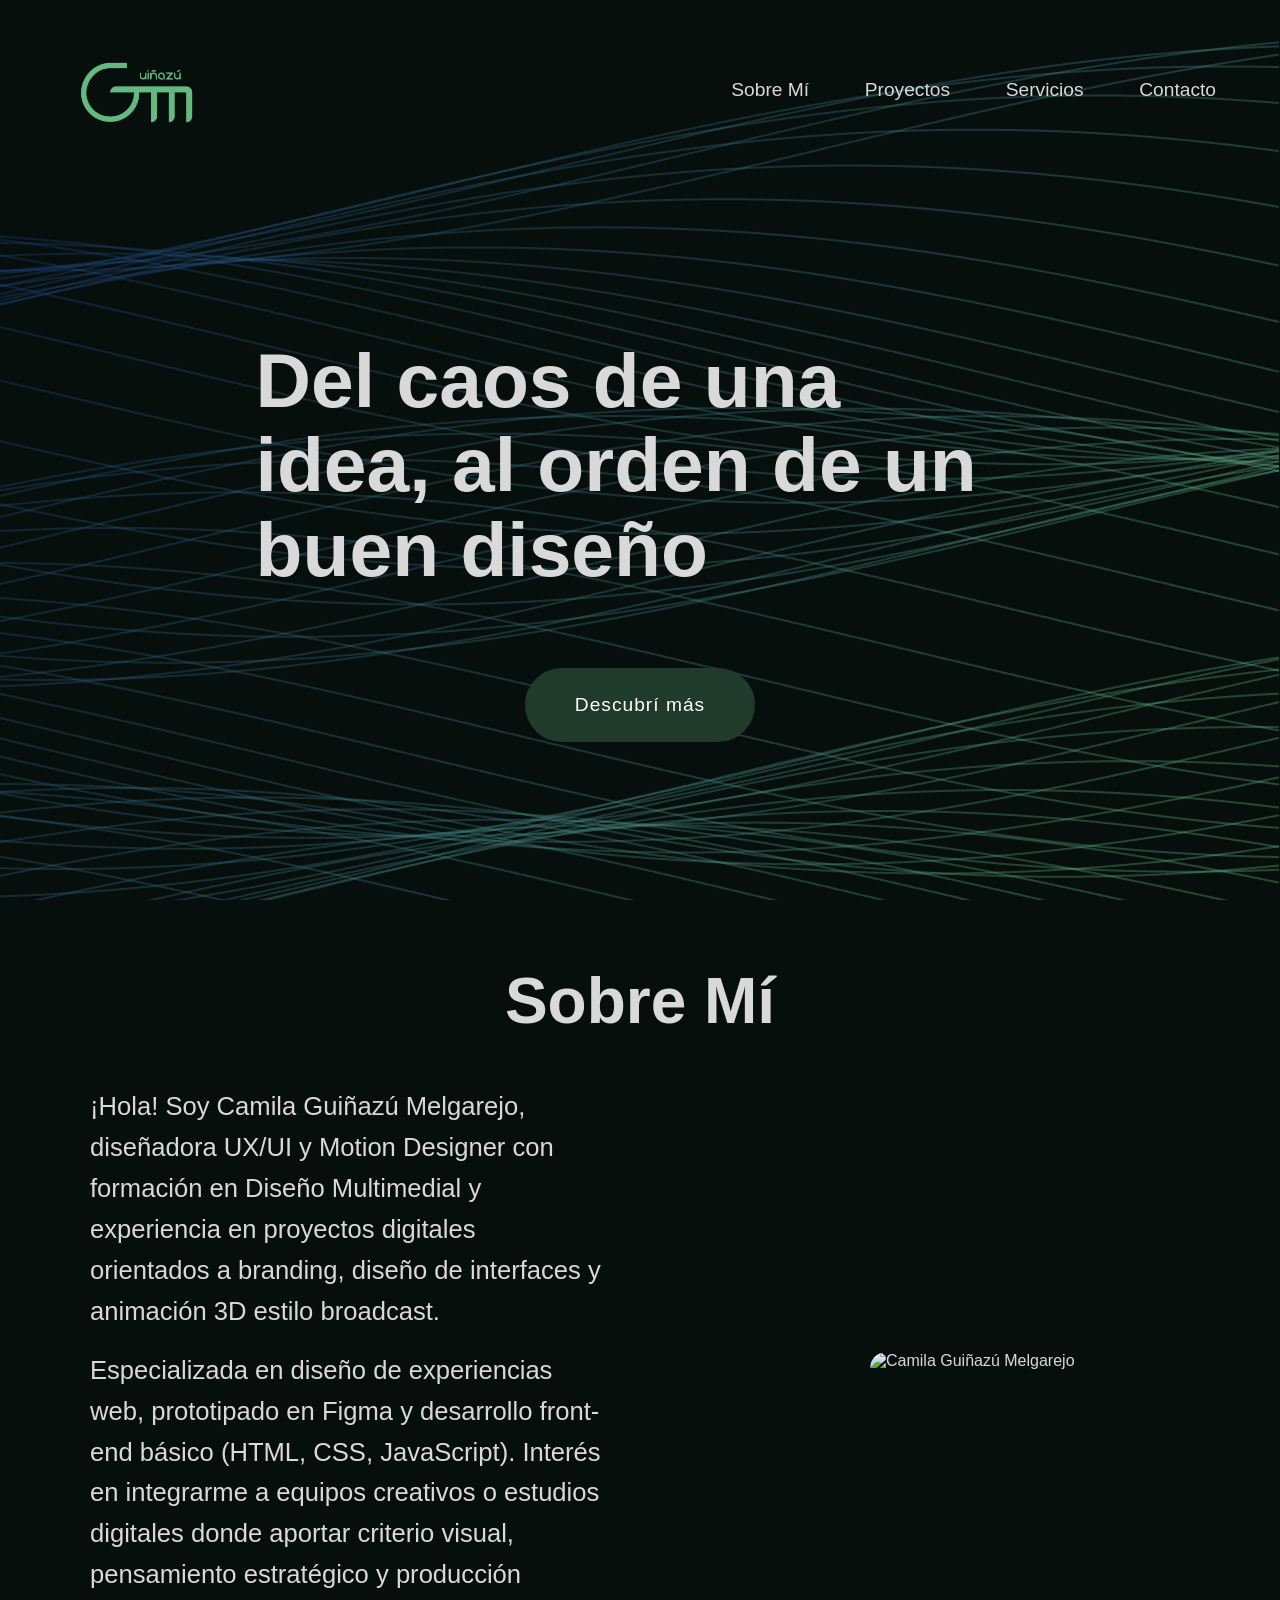
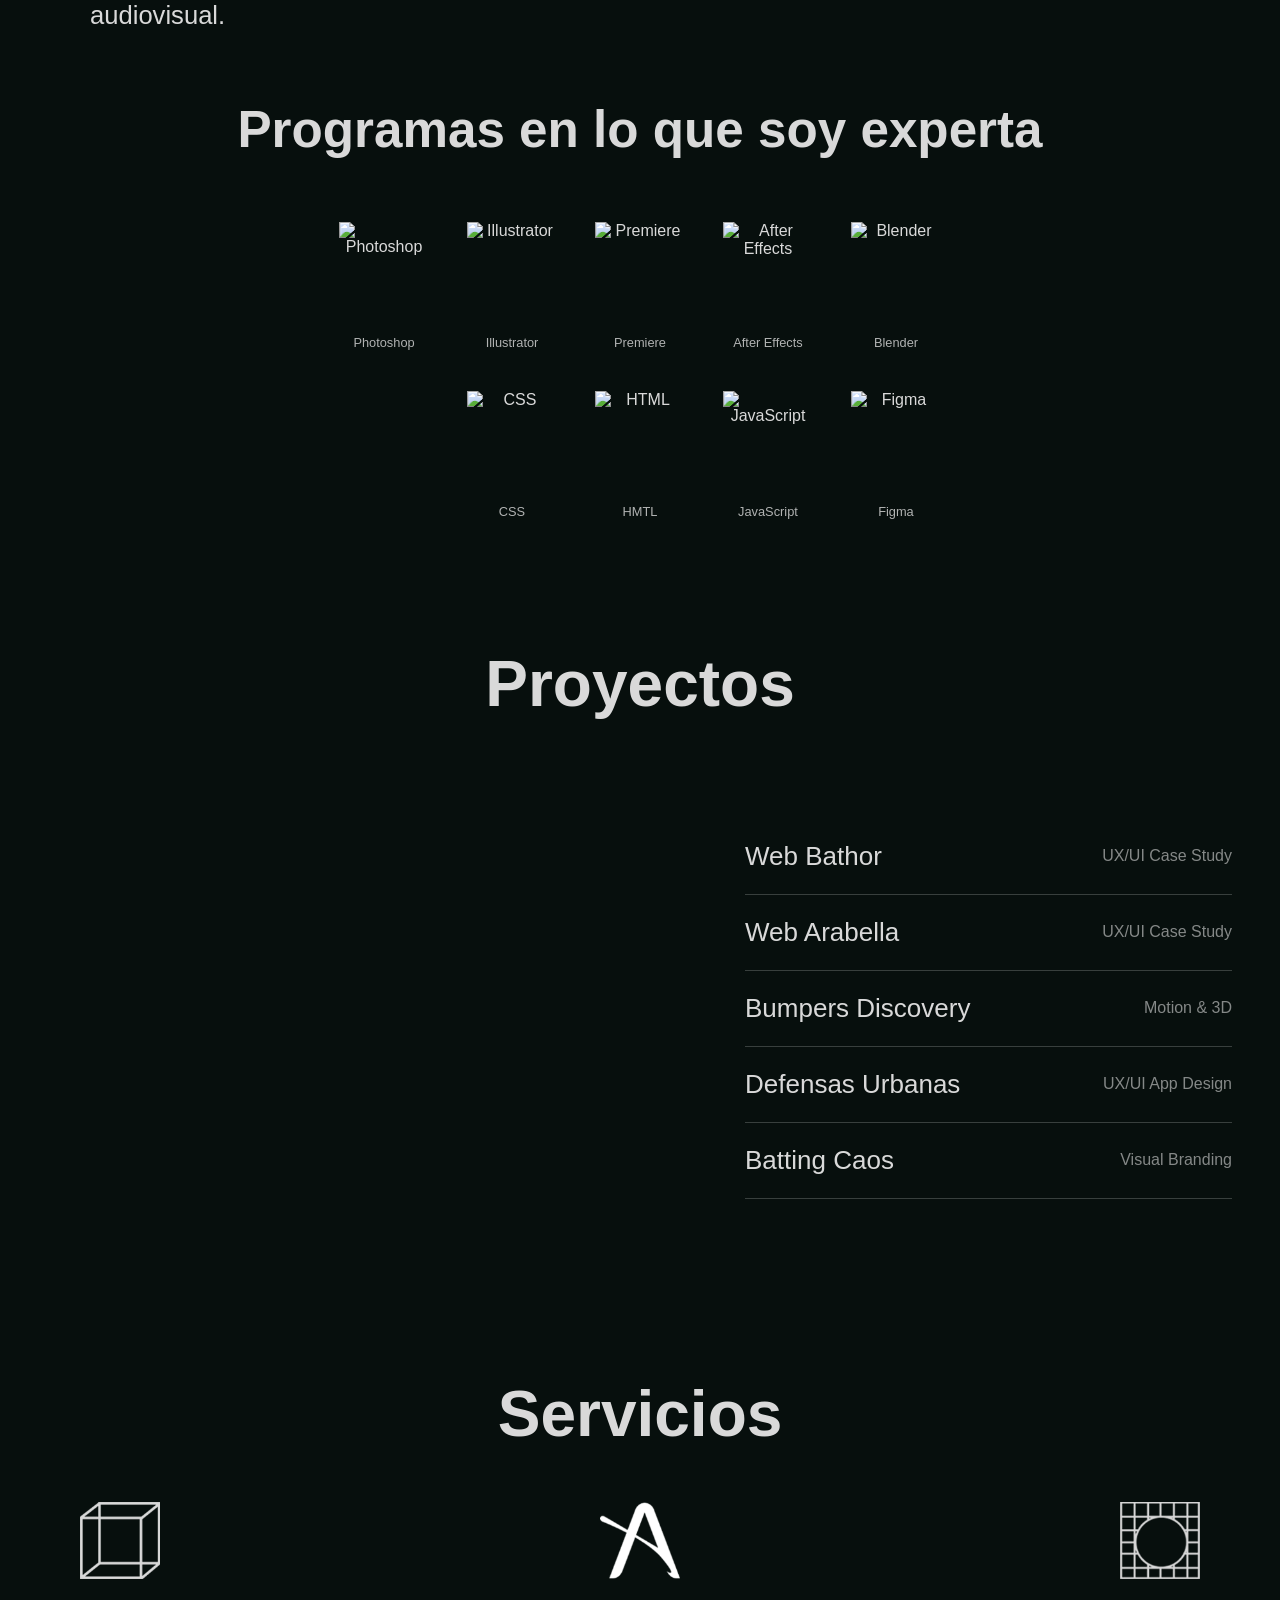
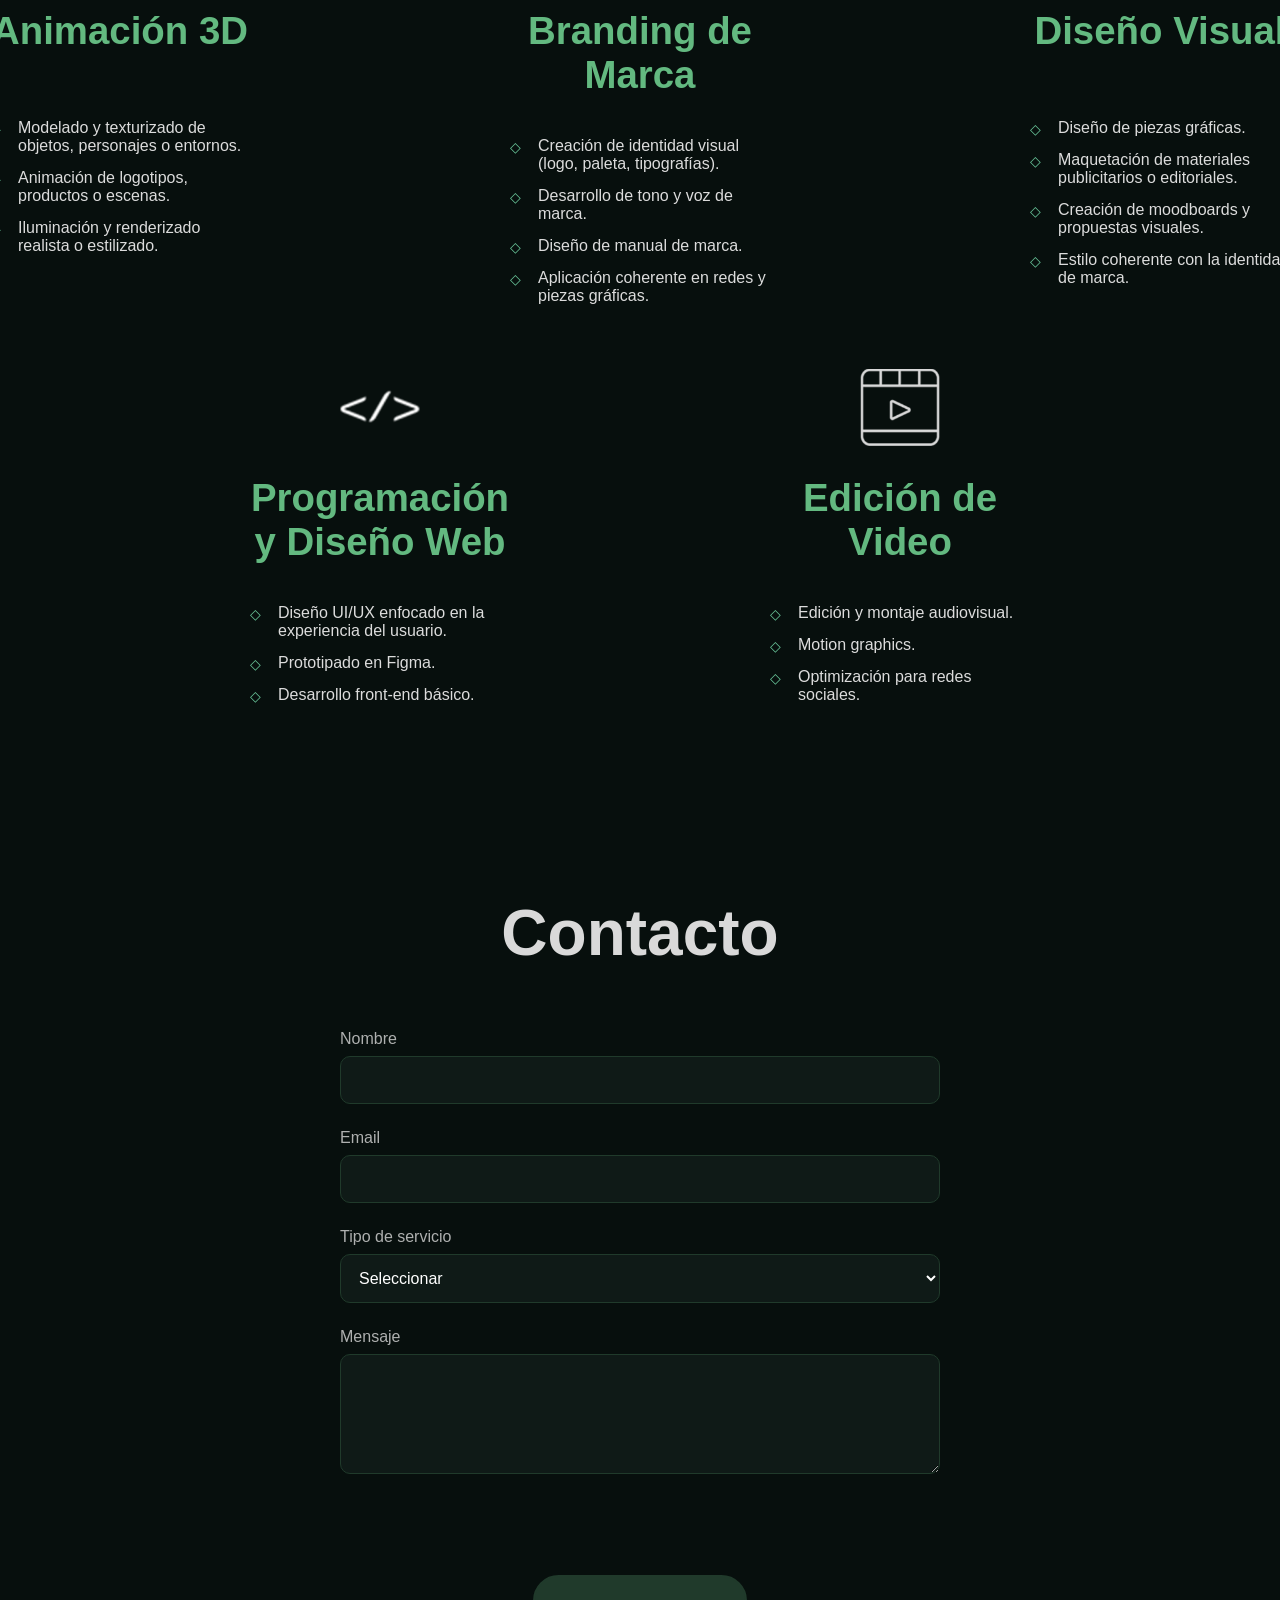
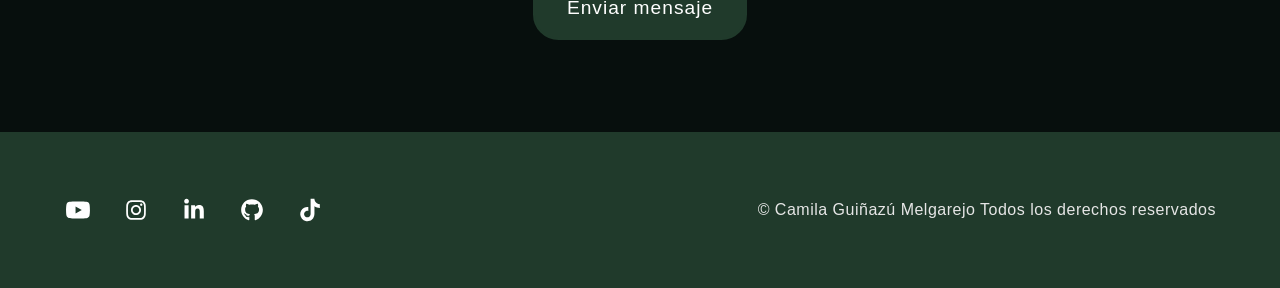
==== index.html @ 9e73007d "Update index.html" ====
<!DOCTYPE html>
<html lang="es">

<head>
  <meta charset="UTF-8">
  <meta name="viewport" content="width=device-width, initial-scale=1.0">

  <title>Camila Guiñazú | UX/UI Designer & Digital Creative</title>

  <meta name="description" content="Portfolio de Camila Guiñazu, UX/UI designer especializada en experiencias digitales, diseño web y proyectos interactivos.">

  <link rel="stylesheet" href="styles.css">
</head>

<body>

  <canvas id="bg"></canvas>

  <!-- Header -->

  <header class="navbar">

    <div class="logo">
      <img src="Isologo.png" alt="Logo">
    </div>

    <nav class="nav-links">
      <a href="#sobre">Sobre Mí</a>
      <a href="#proyectos">Proyectos</a>
      <a href="#servicios">Servicios</a>
      <a href="#contacto">Contacto</a>
    </nav>

    <div class="menu-toggle">
      <span></span>
      <span></span>
      <span></span>
    </div>

  </header>

  <!-- Hero -->

  <section class="hero">
    <h1 class="hero-text">
      Del caos de una idea,
      al orden de un buen
      diseño
    </h1>

    <a href="#proyectos" class="btn-outline">Descubrí más</a>
  </section>


  <!-- Sobre mí -->

  <section id="sobre" class="section">
    <h2>Sobre Mí</h2>

    <div class="sobre-contenido">

      <div class="texto-inicio">
        <p>¡Hola! Soy Camila Guiñazú Melgarejo, diseñadora UX/UI y Motion Designer con formación en Diseño Multimedial y
          experiencia en proyectos digitales orientados a branding, diseño de interfaces y animación 3D estilo
          broadcast.
        </p>
        <br>
        <p>
          Especializada en diseño de experiencias web, prototipado en Figma y desarrollo front-end básico (HTML, CSS,
          JavaScript). Interés en integrarme a equipos creativos o estudios digitales donde aportar criterio visual,
          pensamiento estratégico y producción audiovisual.
        </p>

      </div>

      <div class="foto-inicio">
        <img src="Fotos\Yo.png" alt="Camila Guiñazú Melgarejo">
      </div>

    </div>


    <!-- Experta -->

    <h3>Programas en lo que soy experta</h3>

    <div class="titulo-programas">

      <div class="logo-item">
        <img src="Fotos\Photoshop.png" alt="Photoshop">
        <p>Photoshop</p>
      </div>

      <div class="logo-item">
        <img src="Fotos\Illustrator.png" alt="Illustrator">
        <p>Illustrator</p>
      </div>

      <div class="logo-item">
        <img src="Fotos\Premiere.png" alt="Premiere">
        <p>Premiere</p>
      </div>

      <div class="logo-item">
        <img src="Fotos\After Effects.png" alt="After Effects">
        <p>After Effects</p>
      </div>

      <div class="logo-item">
        <img src="Fotos\Blender.png" alt="Blender">
        <p>Blender</p>
      </div>

      <div class="logo-item">
        <img src="Fotos\CSS.png" alt="CSS">
        <p>CSS</p>
      </div>

      <div class="logo-item">
        <img src="Fotos\HTML.png" alt="HTML">
        <p>HMTL</p>
      </div>

      <div class="logo-item">
        <img src="Fotos\JavaScript.png" alt="JavaScript">
        <p>JavaScript</p>
      </div>

      <div class="logo-item">
        <img src="Fotos\Figma.png" alt="Figma">
        <p>Figma</p>
      </div>

    </div>

  </section>

  <!-- Proyectos -->

  <section id="proyectos" class="proyectos">

    <h2>Proyectos</h2>

    <div class="proyectos-container">

      <div class="preview">
        <img id="preview-img" src="Web-Bathor.png">
      </div>

      <div class="lista-proyectos">

        <a href="web-bathor.html" class="item" data-img="Web-Bathor.png">
          <span class="nombre">Web Bathor</span>
          <span class="tipo">UX/UI Case Study</span>
        </a>

        <a href="web-arabella.html" class="item" data-img="Web-Arabella.png">
          <span class="nombre">Web Arabella</span>
          <span class="tipo">UX/UI Case Study</span>
        </a>

        <a href="motion-discovery.html" class="item" data-img="Motion-Discovery.png">
          <span class="nombre">Bumpers Discovery</span>
          <span class="tipo">Motion & 3D</span>
        </a>

        <a href="defensas-urbanas.html" class="item" data-img="Defensas-Urbanas.png">
          <span class="nombre">Defensas Urbanas</span>
          <span class="tipo">UX/UI App Design</span>
        </a>

        <a href="batting-caos.html" class="item" data-img="Batting-Caos.png">
          <span class="nombre">Batting Caos</span>
          <span class="tipo">Visual Branding</span>
        </a>

      </div>

    </div>

  </section>


  <!-- Servicios -->

  <section id="servicios" class="section">
    <h2>Servicios</h2>


    <section class="servicios">

      <div class="servicio">
        <img src="Animación.png" alt="Animación 3D">
        <h4>Animación 3D</h4>

        <ul>
          <li>Modelado y texturizado de objetos, personajes o entornos.</li>
          <li>Animación de logotipos, productos o escenas.</li>
          <li>Iluminación y renderizado realista o estilizado.</li>
        </ul>
      </div>

      <div class="servicio">
        <img src="Branding.png" alt="Branding">
        <h4>Branding de Marca</h4>

        <ul>
          <li>Creación de identidad visual (logo, paleta, tipografías).</li>
          <li>Desarrollo de tono y voz de marca.</li>
          <li>Diseño de manual de marca.</li>
          <li>Aplicación coherente en redes y piezas gráficas.</li>
        </ul>
      </div>

      <div class="servicio">
        <img src="Diseño.png" alt="Diseño Visual">
        <h4>Diseño Visual</h4>

        <ul>
          <li>Diseño de piezas gráficas.</li>
          <li>Maquetación de materiales publicitarios o editoriales.</li>
          <li>Creación de moodboards y propuestas visuales.</li>
          <li>Estilo coherente con la identidad de marca.</li>
        </ul>
      </div>

      <div class="servicio">
        <img src="Programación.png" alt="Programación">
        <h4>Programación y Diseño Web</h4>
        <ul>
          <li>Diseño UI/UX enfocado en la experiencia del usuario.</li>
          <li>Prototipado en Figma.</li>
          <li>Desarrollo front-end básico.</li>
        </ul>
      </div>

      <div class="servicio">
        <img src="Video.png" alt="Edición de Video">
        <h4>Edición de Video</h4>
        <ul>
          <li>Edición y montaje audiovisual.</li>
          <li>Motion graphics.</li>
          <li>Optimización para redes sociales.</li>
        </ul>
      </div>

    </section>

  </section>

  <!-- Contacto -->

  <section id="contacto" class="section">

    <h2>Contacto</h2>

    <form class="form-contacto" action="https://formsubmit.co/guinazu.multimedia@gmail.com" method="POST">

      <!-- configuración FormSubmit -->
      <input type="hidden" name="_subject" value="Nuevo mensaje desde tu portfolio">
      <input type="hidden" name="_captcha" value="false">
      <input type="hidden" name="_next" value="http://127.0.0.1:5500/#contacto">

      <!-- anti spam -->
      <input type="text" name="_honey" style="display:none">

      <div class="campo">
        <label for="nombre">Nombre</label>
        <input type="text" id="nombre" name="nombre" required>
      </div>

      <div class="campo">
        <label for="email">Email</label>
        <input type="email" id="email" name="email" required>
      </div>

      <div class="campo">
        <label for="servicio">Tipo de servicio</label>
        <select id="servicio" name="servicio">
          <option value="">Seleccionar</option>
          <option value="animacion">Animación 3D</option>
          <option value="branding">Branding</option>
          <option value="programacion">Programación Web</option>
          <option value="video">Edición de video</option>
          <option value="otro">Otro</option>
        </select>
      </div>

      <div class="campo">
        <label for="mensaje">Mensaje</label>
        <textarea id="mensaje" name="mensaje" rows="5" required></textarea>
      </div>

      <button type="submit" class="btn-outline">Enviar mensaje</button>

    </form>

    <div id="mensaje-exito" class="mensaje-exito">
      Gracias por tu mensaje.
      En breve me pondré en contacto contigo.
    </div>

  </section>


  <!-- Footer -->

  <footer class="footer">
    <div class="footer-container">

      <div class="footer-social">
        <a href="https://www.youtube.com/@design.guinazu" aria-label="YouTube">
          <svg xmlns="http://www.w3.org/2000/svg" viewBox="0 0 640 640">
            <path fill="rgb(255, 255, 255)"
              d="M581.7 188.1C575.5 164.4 556.9 145.8 533.4 139.5C490.9 128 320.1 128 320.1 128C320.1 128 149.3 128 106.7 139.5C83.2 145.8 64.7 164.4 58.4 188.1C47 231 47 320.4 47 320.4C47 320.4 47 409.8 58.4 452.7C64.7 476.3 83.2 494.2 106.7 500.5C149.3 512 320.1 512 320.1 512C320.1 512 490.9 512 533.5 500.5C557 494.2 575.5 476.3 581.8 452.7C593.2 409.8 593.2 320.4 593.2 320.4C593.2 320.4 593.2 231 581.8 188.1zM264.2 401.6L264.2 239.2L406.9 320.4L264.2 401.6z" />
          </svg>
        </a>

        <a href="https://www.instagram.com/design.guinazu/" aria-label="Instagram">
          <svg xmlns="http://www.w3.org/2000/svg" viewBox="0 0 640 640">
            <path fill="rgb(255, 255, 255)"
              d="M320.3 205C256.8 204.8 205.2 256.2 205 319.7C204.8 383.2 256.2 434.8 319.7 435C383.2 435.2 434.8 383.8 435 320.3C435.2 256.8 383.8 205.2 320.3 205zM319.7 245.4C360.9 245.2 394.4 278.5 394.6 319.7C394.8 360.9 361.5 394.4 320.3 394.6C279.1 394.8 245.6 361.5 245.4 320.3C245.2 279.1 278.5 245.6 319.7 245.4zM413.1 200.3C413.1 185.5 425.1 173.5 439.9 173.5C454.7 173.5 466.7 185.5 466.7 200.3C466.7 215.1 454.7 227.1 439.9 227.1C425.1 227.1 413.1 215.1 413.1 200.3zM542.8 227.5C541.1 191.6 532.9 159.8 506.6 133.6C480.4 107.4 448.6 99.2 412.7 97.4C375.7 95.3 264.8 95.3 227.8 97.4C192 99.1 160.2 107.3 133.9 133.5C107.6 159.7 99.5 191.5 97.7 227.4C95.6 264.4 95.6 375.3 97.7 412.3C99.4 448.2 107.6 480 133.9 506.2C160.2 532.4 191.9 540.6 227.8 542.4C264.8 544.5 375.7 544.5 412.7 542.4C448.6 540.7 480.4 532.5 506.6 506.2C532.8 480 541 448.2 542.8 412.3C544.9 375.3 544.9 264.5 542.8 227.5zM495 452C487.2 471.6 472.1 486.7 452.4 494.6C422.9 506.3 352.9 503.6 320.3 503.6C287.7 503.6 217.6 506.2 188.2 494.6C168.6 486.8 153.5 471.7 145.6 452C133.9 422.5 136.6 352.5 136.6 319.9C136.6 287.3 134 217.2 145.6 187.8C153.4 168.2 168.5 153.1 188.2 145.2C217.7 133.5 287.7 136.2 320.3 136.2C352.9 136.2 423 133.6 452.4 145.2C472 153 487.1 168.1 495 187.8C506.7 217.3 504 287.3 504 319.9C504 352.5 506.7 422.6 495 452z" />
          </svg>
        </a>

        <a href="www.linkedin.com/in/camila-guiñazú-a4988b3a2" aria-label="LinkedIn">
          <svg xmlns="http://www.w3.org/2000/svg" viewBox="0 0 640 640">
            <path fill="rgb(255, 255, 255)"
              d="M196.3 512L103.4 512L103.4 212.9L196.3 212.9L196.3 512zM149.8 172.1C120.1 172.1 96 147.5 96 117.8C96 103.5 101.7 89.9 111.8 79.8C121.9 69.7 135.6 64 149.8 64C164 64 177.7 69.7 187.8 79.8C197.9 89.9 203.6 103.6 203.6 117.8C203.6 147.5 179.5 172.1 149.8 172.1zM543.9 512L451.2 512L451.2 366.4C451.2 331.7 450.5 287.2 402.9 287.2C354.6 287.2 347.2 324.9 347.2 363.9L347.2 512L254.4 512L254.4 212.9L343.5 212.9L343.5 253.7L344.8 253.7C357.2 230.2 387.5 205.4 432.7 205.4C526.7 205.4 544 267.3 544 347.7L544 512L543.9 512z" />
          </svg>
        </a>

        <a href="https://github.com/guinazumultimedia-hub" aria-label="GitHub">
          <svg xmlns="http://www.w3.org/2000/svg" viewBox="0 0 640 640">
            <path fill="rgb(255, 255, 255)"
              d="M237.9 461.4C237.9 463.4 235.6 465 232.7 465C229.4 465.3 227.1 463.7 227.1 461.4C227.1 459.4 229.4 457.8 232.3 457.8C235.3 457.5 237.9 459.1 237.9 461.4zM206.8 456.9C206.1 458.9 208.1 461.2 211.1 461.8C213.7 462.8 216.7 461.8 217.3 459.8C217.9 457.8 216 455.5 213 454.6C210.4 453.9 207.5 454.9 206.8 456.9zM251 455.2C248.1 455.9 246.1 457.8 246.4 460.1C246.7 462.1 249.3 463.4 252.3 462.7C255.2 462 257.2 460.1 256.9 458.1C256.6 456.2 253.9 454.9 251 455.2zM316.8 72C178.1 72 72 177.3 72 316C72 426.9 141.8 521.8 241.5 555.2C254.3 557.5 258.8 549.6 258.8 543.1C258.8 536.9 258.5 502.7 258.5 481.7C258.5 481.7 188.5 496.7 173.8 451.9C173.8 451.9 162.4 422.8 146 415.3C146 415.3 123.1 399.6 147.6 399.9C147.6 399.9 172.5 401.9 186.2 425.7C208.1 464.3 244.8 453.2 259.1 446.6C261.4 430.6 267.9 419.5 275.1 412.9C219.2 406.7 162.8 398.6 162.8 302.4C162.8 274.9 170.4 261.1 186.4 243.5C183.8 237 175.3 210.2 189 175.6C209.9 169.1 258 202.6 258 202.6C278 197 299.5 194.1 320.8 194.1C342.1 194.1 363.6 197 383.6 202.6C383.6 202.6 431.7 169 452.6 175.6C466.3 210.3 457.8 237 455.2 243.5C471.2 261.2 481 275 481 302.4C481 398.9 422.1 406.6 366.2 412.9C375.4 420.8 383.2 435.8 383.2 459.3C383.2 493 382.9 534.7 382.9 542.9C382.9 549.4 387.5 557.3 400.2 555C500.2 521.8 568 426.9 568 316C568 177.3 455.5 72 316.8 72zM169.2 416.9C167.9 417.9 168.2 420.2 169.9 422.1C171.5 423.7 173.8 424.4 175.1 423.1C176.4 422.1 176.1 419.8 174.4 417.9C172.8 416.3 170.5 415.6 169.2 416.9zM158.4 408.8C157.7 410.1 158.7 411.7 160.7 412.7C162.3 413.7 164.3 413.4 165 412C165.7 410.7 164.7 409.1 162.7 408.1C160.7 407.5 159.1 407.8 158.4 408.8zM190.8 444.4C189.2 445.7 189.8 448.7 192.1 450.6C194.4 452.9 197.3 453.2 198.6 451.6C199.9 450.3 199.3 447.3 197.3 445.4C195.1 443.1 192.1 442.8 190.8 444.4zM179.4 429.7C177.8 430.7 177.8 433.3 179.4 435.6C181 437.9 183.7 438.9 185 437.9C186.6 436.6 186.6 434 185 431.7C183.6 429.4 181 428.4 179.4 429.7z" />
          </svg>
        </a>

        <a href="https://www.tiktok.com/@guinazu.multimedia?lang=es" aria-label="TikTok">
          <svg xmlns="http://www.w3.org/2000/svg" viewBox="0 0 640 640">
            <path fill="rgb(255, 255, 255)"
              d="M544.5 273.9C500.5 274 457.5 260.3 421.7 234.7L421.7 413.4C421.7 446.5 411.6 478.8 392.7 506C373.8 533.2 347.1 554 316.1 565.6C285.1 577.2 251.3 579.1 219.2 570.9C187.1 562.7 158.3 545 136.5 520.1C114.7 495.2 101.2 464.1 97.5 431.2C93.8 398.3 100.4 365.1 116.1 336C131.8 306.9 156.1 283.3 185.7 268.3C215.3 253.3 248.6 247.8 281.4 252.3L281.4 342.2C266.4 337.5 250.3 337.6 235.4 342.6C220.5 347.6 207.5 357.2 198.4 369.9C189.3 382.6 184.4 398 184.5 413.8C184.6 429.6 189.7 444.8 199 457.5C208.3 470.2 221.4 479.6 236.4 484.4C251.4 489.2 267.5 489.2 282.4 484.3C297.3 479.4 310.4 469.9 319.6 457.2C328.8 444.5 333.8 429.1 333.8 413.4L333.8 64L421.8 64C421.7 71.4 422.4 78.9 423.7 86.2C426.8 102.5 433.1 118.1 442.4 131.9C451.7 145.7 463.7 157.5 477.6 166.5C497.5 179.6 520.8 186.6 544.6 186.6L544.6 274z" />
          </svg>
        </a>

      </div>

      <div class="footer-copy">
        © Camila Guiñazú Melgarejo Todos los derechos reservados
      </div>

    </div>
  </footer>

  <script src="script.js"></script>
</body>

</html>
---- styles.css ----
@font-face {
  font-family: 'Zekton';
  src: url('fonts/Zekton-Regular.woff2') format('woff2');
  font-style: normal;
}

@font-face {
  font-family: 'Oxanium';
  src: url('./fonts/Oxanium-Regular.otf') format('opentype');
  font-weight: normal;
  font-style: normal;
}

:root {
  --bg: #070F0D;
  --text: #D9D9D9;
}

* {
  margin: 0;
  padding: 0;
  box-sizing: border-box;
}

body {
  background: var(--bg);
  color: var(--text);
  font-family: 'Zekton', sans-serif;
  overflow-x: hidden;
}

/* Canvas fondo */
html,
body {
  margin: 0;
  padding: 0;
  overflow-x: hidden;
  scroll-behavior: smooth;
}

.section {
  scroll-margin-top: 10px;
}

#bg {
  position: fixed;
  top: 0;
  left: 0;
  width: 100vw;
  height: 100vh;
  display: block;
  z-index: -1;
}

/* Header */
.navbar {
  position: fixed;
  width: 100%;
  padding: clamp(1rem, 3vw, 2rem) clamp(2rem, 5vw, 8rem);
  display: flex;
  justify-content: space-between;
  align-items: center;
  background: transparent;
  z-index: 10;
  margin-top: 0.5rem;
}

.navbar a {
  text-decoration: none;
  color: var(--text);
  margin-left: clamp(1rem, 4vw, 5rem);
  font-size: clamp(1rem, 1.5vw, 1.5rem);
  transition: 0.3s;
}

.navbar a:hover {
  color: #63B980;
}

.logo img {
  height: clamp(4rem, 10vw, 6rem);
  width: auto;
  margin-left: 0.5rem;
  margin-top: 0.25rem;
  display: block;
}

/* Toggle */

.menu-toggle {
  display: none;
  flex-direction: column;
  gap: 6px;
  cursor: pointer;
}

.menu-toggle span {
  width: 28px;
  height: 2px;
  background: #63B980;
  transition: 0.3s;
}

.nav-links a:hover {
  color: #63B980;
  transform: translateY(-2px);
}

.menu-toggle.active span:nth-child(1) {
  transform: rotate(45deg) translateY(10px);
}

.menu-toggle.active span:nth-child(2) {
  opacity: 0;
}

.menu-toggle.active span:nth-child(3) {
  transform: rotate(-45deg) translateY(-10px);
}

/* CELULAR */

@media (max-width: 768px) {

  .menu-toggle {
    display: flex;
  }

  .nav-links {
    position: fixed;
    top: 0;
    right: -100%;
    width: 100%;
    height: 100vh;
    background: #070F0D;

    display: flex;
    flex-direction: column;
    justify-content: center;
    align-items: center;

    gap: 40px;
    transition: 0.5s;
  }

  .nav-links a {
    font-size: 28px;
    margin: 0;
  }

  .nav-links.active {
    right: 0;
  }

}


/* Hero */
.hero {
  min-height: 100vh;
  display: flex;
  flex-direction: column;
  justify-content: center;
  align-items: center;
  padding-top: clamp(120px, 20vh, 220px);
  padding-left: clamp(20px, 6vw, 80px);
  padding-right: clamp(20px, 6vw, 80px);
}

.hero-text {
  font-size: clamp(3rem, 6vw, 5rem);
  max-width: 18ch;
  line-height: 1.1;
  opacity: 0;
  transform: translateY(5vh);
  animation: slideUp 1.4s ease forwards;
}

@media (max-width: 480px){

  .hero-text{
    font-size: clamp(2.2rem, 8vw, 3rem);
    max-width: 22ch;
  }

}

@keyframes slideUp {
  to {
    opacity: 1;
    transform: translateY(0);
  }
}

/* Tipografía */
h1,
h2,
h3,
h4 {
  font-family: 'Oxanium', sans-serif;
}

h2,
h3,
h4 {
  font-family: 'Oxanium', sans-serif;
  text-align: center;
}

h2 {
  font-size: clamp(2.5rem, 5vw, 4.5rem);
  margin-bottom: clamp(1.5rem, 4vw, 3rem);
}

h3 {
  font-size: clamp(2rem, 4vw, 3.5rem);
  margin-top: clamp(2rem, 5vw, 6rem);
  margin-bottom: clamp(1rem, 4vw, 3rem);
}

h4 {
  font-size: clamp(1.5rem, 3vw, 2.5rem);
  color: #63B980;
}

p {
  font-size: clamp(1rem, 2vw, 1.7rem);
}

/* Galeria */

.galeria-proyecto h3,
.motion-videos h3 {
  font-size: clamp(1.5rem, 3vw, 2.5rem);
  margin-top: clamp(1rem, 2vw, 2rem);
  margin-bottom: clamp(1rem, 2vw, 2rem);
}

.galeria-proyecto h2 {
  margin-top: clamp(-5rem, -5vw, -6rem);
  margin-bottom: clamp(-1rem, -2vw, -2rem);
}

.galeria-proyecto video {
  margin-top: clamp(-1rem, -2vw, -1.5rem);
}


/* Botones */
.btn-outline {
  display: block;
  width: fit-content;
  margin: clamp(2rem, 6vw, 5rem) auto 0 auto;
  padding: clamp(0.8rem, 2vw, 1.5rem) clamp(2rem, 4vw, 3rem);
  font-size: clamp(0.9rem, 1.5vw, 1.25rem);
  letter-spacing: 1px;
  border: 2.5px solid #203A2B;
  border-radius: clamp(1.5rem, 3vw, 3rem);
  background: #203A2B;
  color: #ffffff;
  text-decoration: none;
  transition: background 0.3s ease, color 0.3s ease;
}

.btn-outline:hover {
  background: transparent;
  color: #ffffff;
}

.form-contacto button {
  font-family: 'Zekton', sans-serif;
  font-size: clamp(0.9rem, 1.5vw, 1.2rem);
  padding: clamp(0.8rem, 2vw, 1.2rem) clamp(1.5rem, 4vw, 2rem);
  border-radius: clamp(1rem, 2vw, 2rem);
  border: 2.5px solid #203A2B;
  background: #203A2B;
  color: #ffffff;
  cursor: pointer;
  align-self: center;
  transition: 0.3s;
}

.form-contacto button:hover {
  background: transparent;
}


/* Secciones */
.section {
  min-height: 100vh;
  padding: clamp(2rem, 5vw, 7rem);
}


/* Sobre mi */
.sobre-contenido {
  display: flex;
  align-items: center;
  justify-content: center;
  gap: clamp(2rem, 6vw, 6rem);
  margin: clamp(1rem, 3vw, 2rem) auto 0 auto;
  max-width: 1100px;
  width: 100%;
}

.texto-inicio {
  flex: 1;
  text-align: left;
  opacity: 0;
  transform: translateX(-5vw);
  transition: all 0.9s ease;
}

.texto-inicio p {
  line-height: 1.6;
  max-width: clamp(20rem, 50vw, 37rem);
}

.foto-inicio img {
  width: 100%;
  max-width: clamp(15rem, 35vw, 20rem);
  border-radius: 200px 200px 0px 20px;
}

.texto-inicio.visible {
  opacity: 1;
  transform: translateX(0);
}

.foto-inicio.visible {
  opacity: 1;
  transform: translateX(0);
}

/* estado inicial oculto */

.foto-inicio {
  flex: 1;
  display: flex;
  justify-content: flex-end;
  opacity: 0;
  transform: translateX(5vw);
  transition: all 0.9s ease;
}

/* cuando aparece */

.texto-inicio.visible {
  opacity: 1;
  transform: translateX(0);
}

.foto-inicio.visible {
  opacity: 1;
  transform: translateX(0);
}

@media (max-width: 768px){

  .sobre-contenido{
    flex-direction: column;
    gap: 40px;
    padding: 0 20px;
  }

  .texto-inicio{
    text-align: left;
  }

  .texto-inicio p{
    max-width: 100%;
  }

  .foto-inicio{
    justify-content: center;
  }

  .foto-inicio img{
    max-width: 260px;
  }

}


/* Programas Experta */

.titulo-programas {
  display: grid;
  grid-template-columns: repeat(5, clamp(5rem, 8vw, 7rem));
  gap: clamp(1rem, 2vw, 2rem);
  justify-content: center;
  max-width: 100%;
  margin: auto;
}

/* fila inferior centrada */
.titulo-programas .logo-item:nth-child(6) {
  grid-column: 2;
}

.titulo-programas .logo-item:nth-child(7) {
  grid-column: 3;
}

.titulo-programas .logo-item:nth-child(8) {
  grid-column: 4;
}

.titulo-programas .logo-item:nth-child(9) {
  grid-column: 5;
}

.titulo-programas img {
  width: 120px;
  height: 120px;
  padding: clamp(0.5rem, 1vw, 1rem);
  border-radius: clamp(0.5rem, 1vw, 1rem);
  object-fit: contain;
  transition: 0.3s ease;
  border: 2px solid transparent;
}

.logo-item {
  display: flex;
  flex-direction: column;
  align-items: center;
  text-align: center;
  gap: 0.5rem;
  opacity: 0;
  transition: opacity 1s ease;
}

.logo-item p {
  font-size: clamp(0.7rem, 1vw, 0.9rem);
  color: #dcdcdc;
  opacity: 0.8;
}

.logo-item:hover img {
  transform: translateY(-4px);
  border-color: #203A2B;
}

.logo-item.visible {
  opacity: 1;
}

/* Ajuste responsive */
@media (max-width: 1200px) {
  .titulo-programas {
    grid-template-columns: repeat(4, clamp(4rem, 8vw, 5.5rem));
  }

  .titulo-programas img {
    width: clamp(4rem, 8vw, 5.5rem);
    height: auto;
  }
}

@media (max-width: 900px) {
  .titulo-programas {
    grid-template-columns: repeat(3, clamp(3.5rem, 10vw, 4.5rem));
  }

  .titulo-programas .logo-item:nth-child(6),
  .titulo-programas .logo-item:nth-child(7),
  .titulo-programas .logo-item:nth-child(8),
  .titulo-programas .logo-item:nth-child(9) {
    grid-column: auto;
  }

  .titulo-programas img {
    width: clamp(3.5rem, 10vw, 4.5rem);
    height: auto;
  }
}

@media (max-width: 600px) {
  .titulo-programas {
    grid-template-columns: repeat(2, clamp(3rem, 15vw, 4rem));
  }

  .titulo-programas img {
    width: clamp(3rem, 15vw, 4rem);
    height: auto;
  }
}


/* Proyectos */
.proyectos {
  padding: clamp(2rem,5vw,6rem) clamp(1.2rem,4vw,3rem);
}

.titulo-proyectos {
  font-size: clamp(2rem, 5vw, 4rem);
  margin-bottom: clamp(2rem, 5vw, 5rem);
  padding-left: clamp(2rem, 5vw, 7rem);
}

.proyectos-container {
  display: grid;
  grid-template-columns: 1.3fr 1fr;
  gap: clamp(2rem, 5vw, 5rem);
  align-items: center;
}

.preview {
  height: clamp(20rem, 50vw, 30rem);
  border-radius: clamp(1rem, 2vw, 2rem);
  overflow: hidden;
}

.preview img {
  width: 100%;
  height: 100%;
  object-fit: cover;
  transition: opacity 0.3s ease, transform 0.4s ease;
}

.lista-proyectos {
  display: flex;
  flex-direction: column;
}

.item {
  display: flex;
  justify-content: space-between;
  padding: 25px 0;
  border-bottom: 1px solid rgba(255, 255, 255, 0.2);
  cursor: pointer;
}

.nombre {
  font-size: 26px;
}

.tipo {
  opacity: 0.6;
  font-size: 16px;
}

.item:hover .nombre {
  transform: translateX(8px);
  transition: 0.3s;
}

.preview img {
  transform: scale(1);
}

.item:hover~.preview img {
  transform: scale(1.05);
}

.preview img:hover {
  transform: scale(1.05);
}

/* Celular */

@media (max-width: 1024px){

  .proyectos h2{
    margin-top: 2rem;
  }

  .proyectos-container{
    grid-template-columns: 1fr;
    flex-direction:column;
    align-items:center;
  }

  .lista-proyectos{
    width:100%;
    max-width:420px;
    margin:0 auto;
  }

  .preview{
  display: none !important;
}

  .item{
    display: flex;
    flex-direction: column;
    align-items: center;
    text-align: center;

    width: 100%;
    max-width: 420px;
    margin: 0 auto;

    gap: 12px;
    border: none;
    padding: 0;
  }

  .item::before{
    content:"";
    width:100%;
    height:200px;
    border-radius:16px;
    background-size:cover;
    background-position:center;
    margin-bottom:10px;
  }

  .item[data-img="Fotos/Web-Bathor.png"]::before{
    background-image:url("Fotos/Web-Bathor.png");
  }

  .item[data-img="Fotos/Web-Arabella.png"]::before{
    background-image:url("Fotos/Web-Arabella.png");
  }

  .item[data-img="Fotos/Motion-Discovery.png"]::before{
    background-image:url("Fotos/Motion-Discovery.png");
  }

  .item[data-img="Fotos/Defensas-Urbanas.png"]::before{
    background-image:url("Fotos/Defensas-Urbanas.png");
  }

  .item[data-img="Fotos/Batting-Caos.png"]::before{
    background-image:url("Fotos/Batting-Caos.png");
  }

}


/* SERVICIOS */

.servicios {
  display: grid;
  grid-template-columns: repeat(5, 260px);
  justify-content: center;
  margin-top: clamp(20px, 4vw, 60px);
}

/* fila superior */
.servicio:nth-child(1) {
  grid-column: 1;
}

.servicio:nth-child(2) {
  grid-column: 3;
}

.servicio:nth-child(3) {
  grid-column: 5;
}

/* fila inferior centrada */
.servicio:nth-child(4) {
  grid-column: 2;
}

.servicio:nth-child(5) {
  grid-column: 4;
}

/* estilo de cada servicio */
.servicio {
  display: flex;
  flex-direction: column;
  align-items: center;
  text-align: center;
}

.servicio img {
  width: 80px;
  margin-bottom: 20px;
}

.servicio h4 {
  margin-top: 10px;
  margin-bottom: 30px;
  min-height: 70px;
}

.servicio ul {
  text-align: left;
  width: 100%;
  list-style: none;
  padding-left: 0;
  margin-top: 10px;
  margin-bottom: 50px;
}

.servicio li {
  margin-bottom: 14px;
  position: relative;
  padding-left: 28px;
  color: #dcdcdc;
}

.servicio li::before {
  content: "◇";
  position: absolute;
  left: 0;
  top: 2px;
  color: #6bc89c;
  font-size: 14px;
}

/* ========================= */
/* LAPTOP */
/* ========================= */

@media (max-width: 1200px) {

  .servicios {
    grid-template-columns: repeat(3, 1fr);
    gap: 40px;
  }

  .servicio {
    grid-column: auto !important;
  }

}

/* ========================= */
/* TABLET */
/* ========================= */

@media (max-width: 900px) {

  .servicios {
    grid-template-columns: repeat(2, 1fr);
    gap: 40px;
    margin-top: 0;
  }

  .servicio {
    grid-column: auto !important;
  }

}

/* ========================= */
/* CELULAR */
/* ========================= */

@media (max-width: 500px) {

  .servicios {
    grid-template-columns: 1fr;
  }

}


/* Formulario contacto */

.form-contacto {
  max-width: 600px;
  margin: 60px auto 0 auto;
  display: flex;
  flex-direction: column;
  gap: 25px;
}

.campo {
  display: flex;
  flex-direction: column;
  gap: 8px;
}

.campo label {
  font-size: 16px;
  opacity: 0.8;
}

.campo input,
.campo select,
.campo textarea {
  background: #0f1a17;
  border: 1.5px solid #203A2B;
  border-radius: 10px;
  padding: 14px;
  font-family: 'Zekton', sans-serif;
  color: #ffffff;
  font-size: 16px;
  outline: none;
  transition: 0.25s;
}

.campo input:focus,
.campo select:focus,
.campo textarea:focus {
  border-color: #63B980;
  box-shadow: 0 0 8px rgba(99, 185, 128, 0.3);
}

textarea {
  resize: vertical;
}

.mensaje-exito {
  display: none;
  margin-top: 30px;
  padding: 20px;
  border: 2px solid #63B980;
  border-radius: 12px;
  text-align: center;
  font-size: 18px;
  color: #ffffff;
  background: #0f1a17;
  opacity: 0;
  transition: 0.4s;
}


/* Footer */

.footer {
  background: #203A2B;
  padding: clamp(2rem, 5vw, 4rem);
}

.footer-copy {
  font-family: 'Zekton', sans-serif;
  font-size: clamp(0.8rem, 1.5vw, 1rem);
  color: #e6e6e6;
  letter-spacing: 0.5px;
}

.footer-container {
  display: flex;
  justify-content: space-between;
  align-items: center;
}

.footer-social {
  display: flex;
  gap: 30px;
}

.footer-social a {
  color: #cfcfcf;
  width: 28px;
  height: 28px;
  display: inline-flex;
  transition: transform 0.3s ease, color 0.3s ease;
}

.footer-social svg {
  width: 100%;
  height: 100%;
}

.footer-social a:hover {
  color: #ffffff;
  transform: translateY(-3px);
}

@media (max-width: 768px){

  .footer-container{
    flex-direction: column;
    gap: 20px;
    text-align: center;
  }

  .footer-social{
    gap:20px;
  }

}


/* Portfolio */

.lista-proyectos a {
  text-decoration: none;
  color: inherit;
}

.preview {
  flex: 1;
  display: flex;
  align-items: center;
  justify-content: center;
}

.preview img {
  max-width: 100%;
  height: auto;
  border-radius: 16px;
  opacity: 0;
  transition: opacity 0.25s ease;
}

.lista-proyectos {
  flex: 1;
  display: flex;
  flex-direction: column;
}

.item {
  display: flex;
  justify-content: space-between;
  align-items: center;
  padding: 22px 0;
  border-bottom: 1px solid rgba(255, 255, 255, 0.2);
  font-size: 20px;
  cursor: pointer;
  transition: 0.3s;
}

.nombre {
  font-weight: 500;
}

.tipo {
  opacity: 0.6;
  font-size: 16px;
}

.item:hover {
  padding-left: 12px;
}

.item:hover .tipo {
  opacity: 1;
}

.titulo-proyectos {
  font-size: 64px;
  margin-bottom: 60px;
  padding-left: 120px;
}


/* HERO PROYECTO */

.hero-proyecto {
  margin-top: -180px;
  padding-top: 120px;
  text-align: center;
}

.hero-img {
  display: flex;
  justify-content: center;
  margin-bottom: 40px;
}

.hero-img img {
  width: 60%;
  border-radius: 24px;
  box-shadow: 0 40px 80px rgba(0, 0, 0, 0.5);
}

.titulo-proyecto {
  font-size: 64px;
  margin-top: 90px;
  margin-bottom: 40px;
}


/* INFO PROYECTO */

.info-proyecto {
  padding: 60px 120px 120px 120px;
}

.info-container {
  display: grid;
  grid-template-columns: 200px 1px 1fr;
  gap: 60px;
  align-items: start;
}

/* datos izquierda */

.info-datos {
  display: flex;
  flex-direction: column;
  gap: 40px;
}

.dato span {
  font-size: 12px;
  letter-spacing: 1px;
  text-transform: uppercase;
  opacity: 0.5;
}

.dato p {
  font-size: 18px;
  margin-top: 6px;
}

/* linea divisoria */

.linea-divisoria {
  width: 1px;
  background: rgba(255, 255, 255, 0.15);
  height: 100%;
}

/* descripcion */

.info-descripcion {
  max-width: 1000px;
}

.info-descripcion p {
  font-size: 22px;
  line-height: 1.7;
}

/* Tablet */

@media (max-width: 1024px) {

  .hero-proyecto{
    margin-top: 0;
    padding-top: 150px;
  }

  .hero-img img{
    width: 90%;
  }

  .titulo-proyecto{
    font-size: 46px;
  }

  .hero-img img{
    width: 90%;
  }

  .info-proyecto{
    padding: 60px 30px;
  }

  .info-container{
    grid-template-columns: 1fr;
    gap: 40px;
  }

  .linea-divisoria{
    display: none;
  }

  .info-datos{
    flex-direction: row;
    justify-content: space-between;
  }

  .info-descripcion{
    max-width: 100%;
  }

  .info-descripcion p{
    font-size: 18px;
  }

  .info-datos .dato{
  text-align: center;
  }

  .next-project h2{
    font-size: 36px !important;
  }

  .galeria-proyecto{
    padding: 60px 20px !important;
  }

  .galeria-proyecto img{
    width: 0% !important;
  }

  .motion-videos{
    padding: 60px 20px !important;
  }

  .motion-videos video{
    width: 90% !important;
    border-radius: 16px;
  }

}

/* Celular */

@media (max-width: 768px) {

  .hero-proyecto{
    margin-top: 0;
    padding-top: 150px;
  }

  .hero-img img{
    width: 90%;
  }

  .titulo-proyecto{
    font-size: 36px;
  }

  .hero-img img{
    width: 90%;
  }

  .info-proyecto{
    padding: 60px 30px;
  }

  .info-container{
    grid-template-columns: 1fr;
    gap: 40px;
  }

  .linea-divisoria{
    display: none;
  }

  .info-datos{
    flex-direction: row;
    justify-content: space-between;
  }

  .info-descripcion{
    max-width: 100%;
  }

  .info-descripcion p{
    font-size: 18px;
  }

  .info-datos .dato{
  text-align: center;
  }

  .next-project h2{
    font-size: 26px !important;
  }

  .galeria-proyecto{
    padding: 60px 20px !important;
  }

  .galeria-proyecto img{
    width: 100% !important;
  }

  .motion-videos{
    padding: 60px 20px !important;
  }

  .motion-videos video{
    width: 100% !important;
    border-radius: 16px;
  }

}


/* GALERIA */

.galeria-proyecto {
  padding: 80px 120px;
  display: flex;
  flex-direction: column;
  align-items: center;
  gap: 80px;
}

.galeria-proyecto img {
  width: 80%;
  border-radius: 20px;
  box-shadow: 0 30px 60px rgba(0, 0, 0, 0.4);
}

/* NEXT PROJECT */

.next-project {
  padding: 70px 0;
  text-align: center;
  border-top: 1px solid rgba(255, 255, 255, 0.1);
}

.next-project a {
  text-decoration: none;
  color: inherit;
}

.next-text {
  opacity: 0.6;
  margin-bottom: 10px;
}

.next-project h2 {
  font-size: 46px;
  transition: 0.3s;
}

.next-project:hover h2 {
  letter-spacing: 2px;
}

/* link prototipo */

.links-proyecto {
  display: flex;
  gap: 80px;
  margin-top: 60px;
}

.link-prototipo,
.link-pdf {
  font-size: 18px;
  text-decoration: none;
  color: white;
  border-bottom: 1px solid rgba(255, 255, 255, 0.4);
  padding-bottom: 4px;
  transition: 0.3s;
}

.link-prototipo:hover,
.link-pdf:hover {
  letter-spacing: 1px;
  border-color: white;
}

/* videos */

.motion-videos {
  padding: 120px;
  display: flex;
  flex-direction: column;
  gap: 80px;
  align-items: center;
}

.motion-videos video {
  width: 80%;
  border-radius: 20px;
  box-shadow: 0 30px 60px rgba(0, 0, 0, 0.4);
}
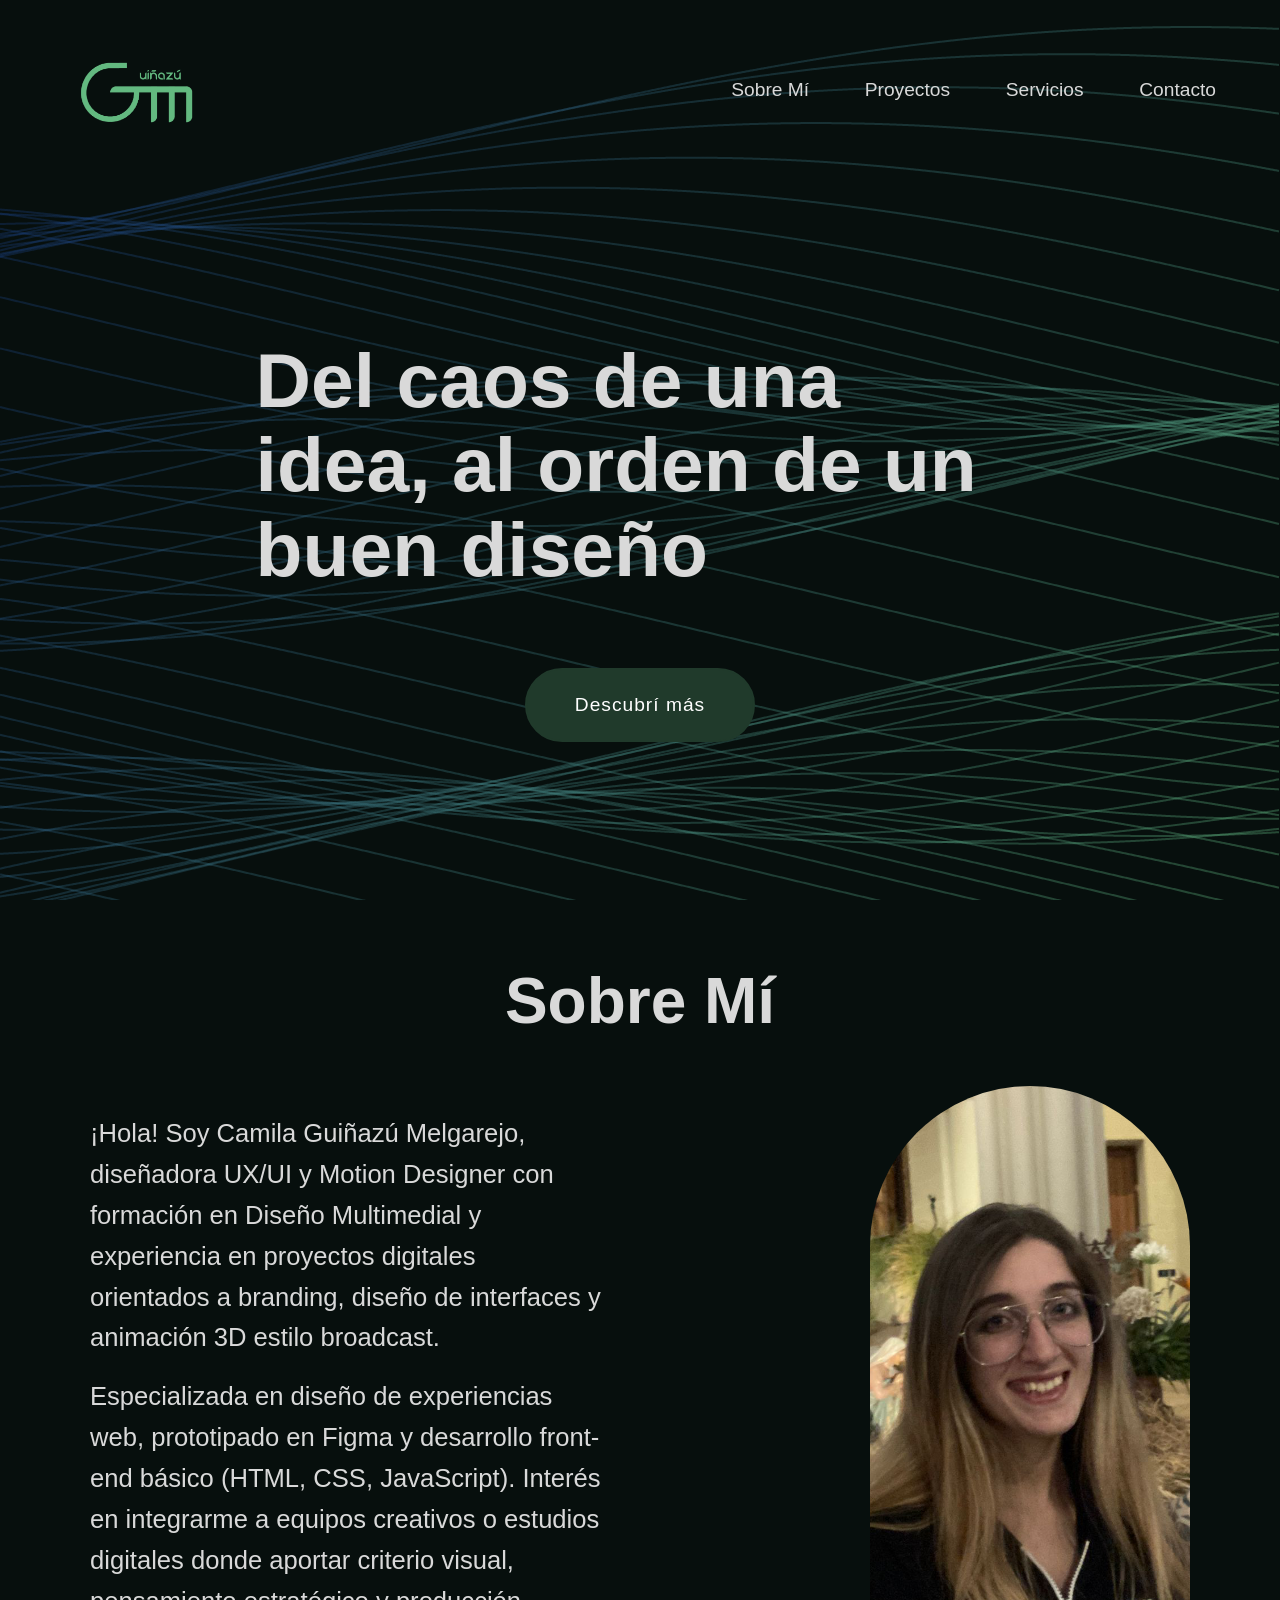
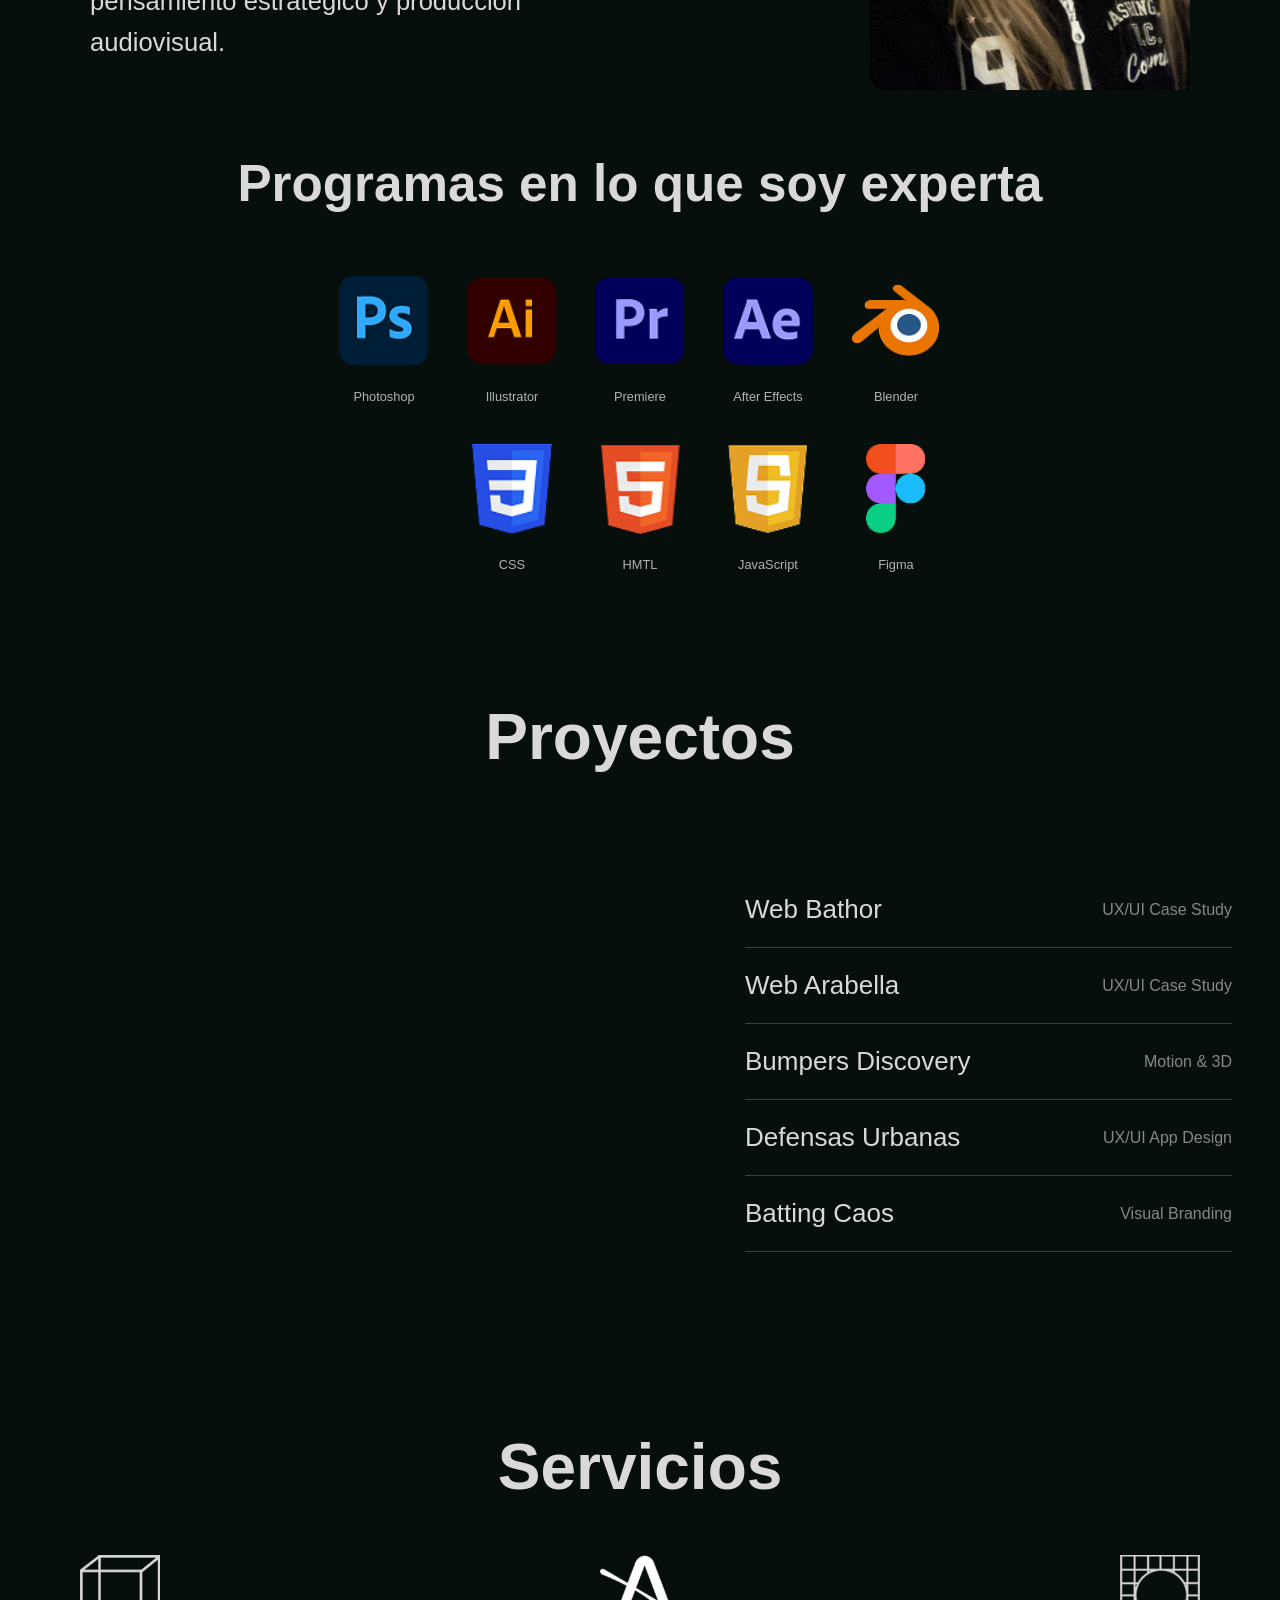
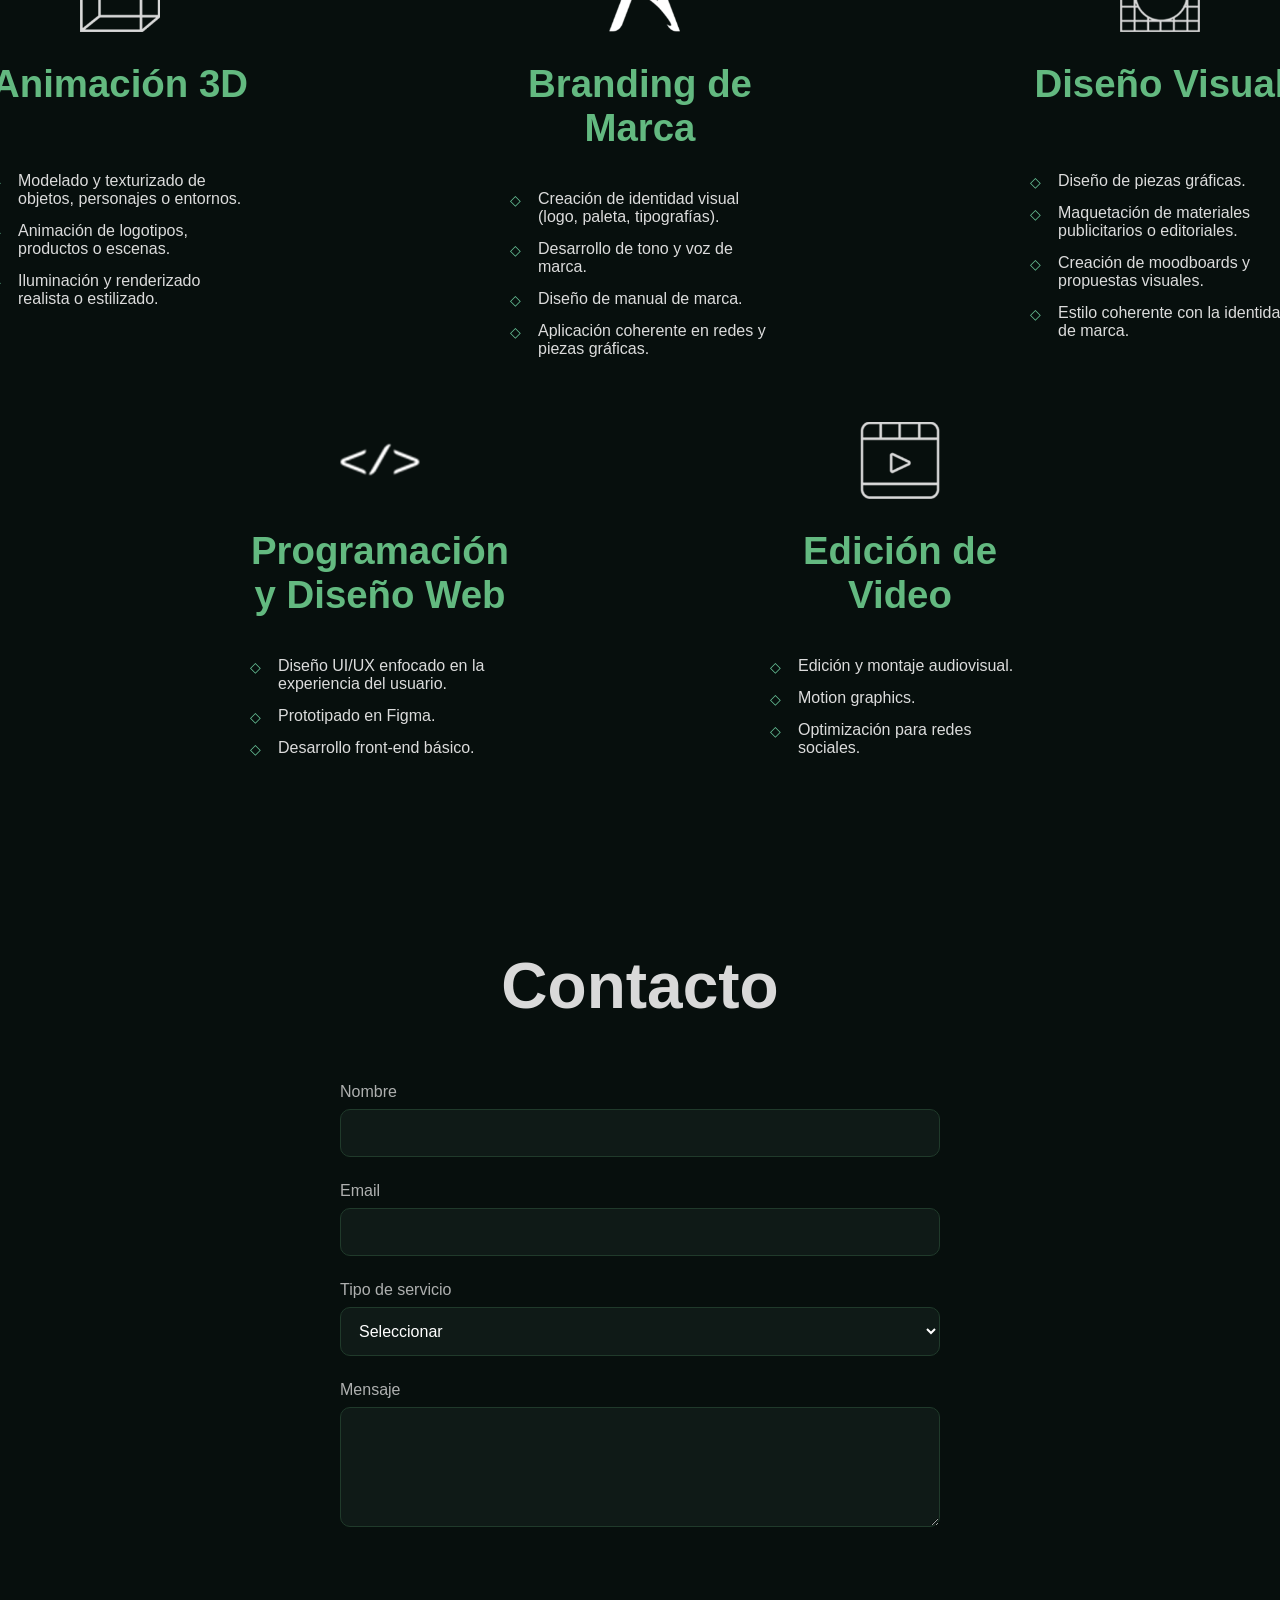
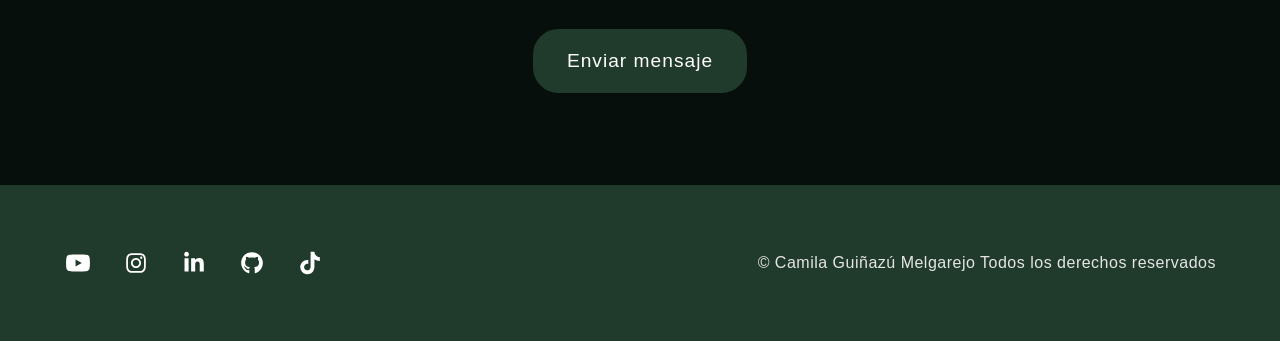
==== commit 75615199: "Update index.html" ====
--- a/index.html
+++ b/index.html
@@ -74,7 +74,7 @@
       </div>
 
       <div class="foto-inicio">
-        <img src="Fotos\Yo.png" alt="Camila Guiñazú Melgarejo">
+        <img src="Yo.png" alt="Camila Guiñazú Melgarejo">
       </div>
 
     </div>
@@ -87,47 +87,47 @@
     <div class="titulo-programas">
 
       <div class="logo-item">
-        <img src="Fotos\Photoshop.png" alt="Photoshop">
+        <img src="Photoshop.png" alt="Photoshop">
         <p>Photoshop</p>
       </div>
 
       <div class="logo-item">
-        <img src="Fotos\Illustrator.png" alt="Illustrator">
+        <img src="Illustrator.png" alt="Illustrator">
         <p>Illustrator</p>
       </div>
 
       <div class="logo-item">
-        <img src="Fotos\Premiere.png" alt="Premiere">
+        <img src="Premiere.png" alt="Premiere">
         <p>Premiere</p>
       </div>
 
       <div class="logo-item">
-        <img src="Fotos\After Effects.png" alt="After Effects">
+        <img src="After Effects.png" alt="After Effects">
         <p>After Effects</p>
       </div>
 
       <div class="logo-item">
-        <img src="Fotos\Blender.png" alt="Blender">
+        <img src="Blender.png" alt="Blender">
         <p>Blender</p>
       </div>
 
       <div class="logo-item">
-        <img src="Fotos\CSS.png" alt="CSS">
+        <img src="CSS.png" alt="CSS">
         <p>CSS</p>
       </div>
 
       <div class="logo-item">
-        <img src="Fotos\HTML.png" alt="HTML">
+        <img src="HTML.png" alt="HTML">
         <p>HMTL</p>
       </div>
 
       <div class="logo-item">
-        <img src="Fotos\JavaScript.png" alt="JavaScript">
+        <img src="JavaScript.png" alt="JavaScript">
         <p>JavaScript</p>
       </div>
 
       <div class="logo-item">
-        <img src="Fotos\Figma.png" alt="Figma">
+        <img src="Figma.png" alt="Figma">
         <p>Figma</p>
       </div>
 
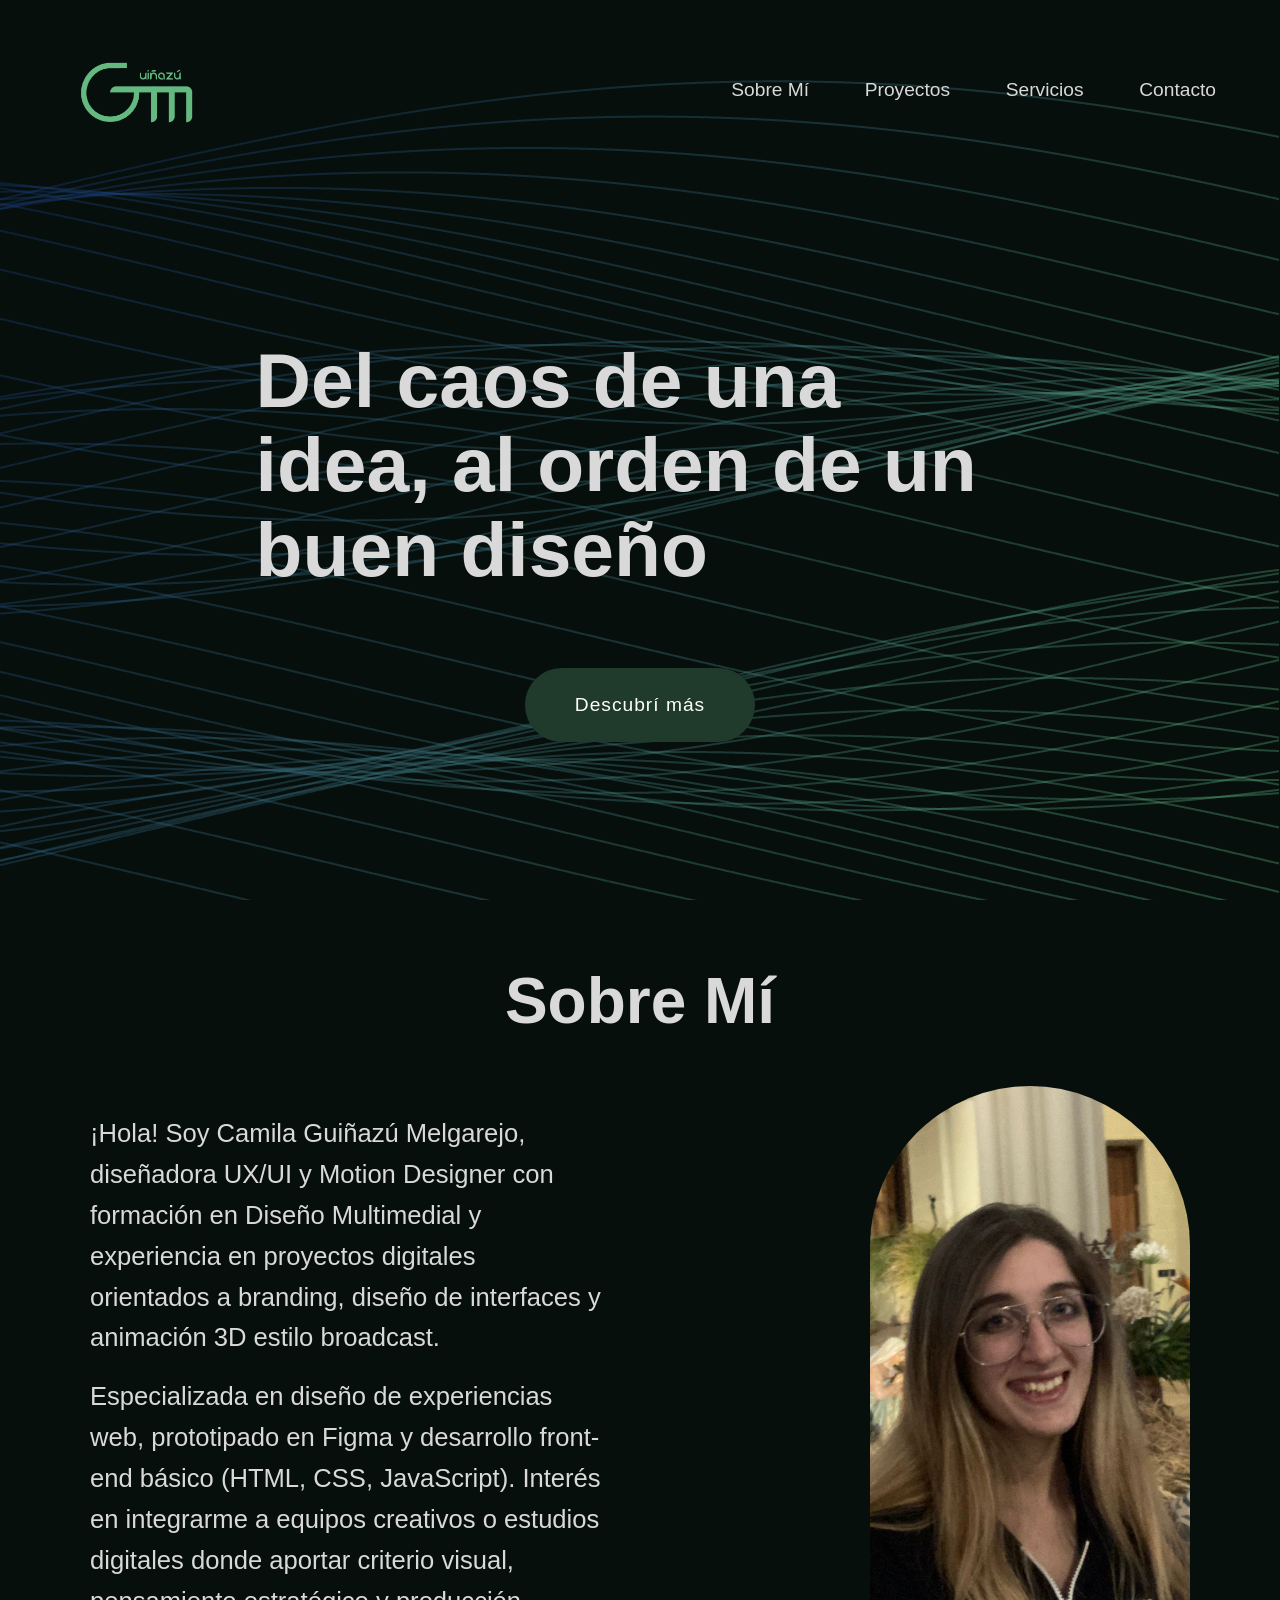
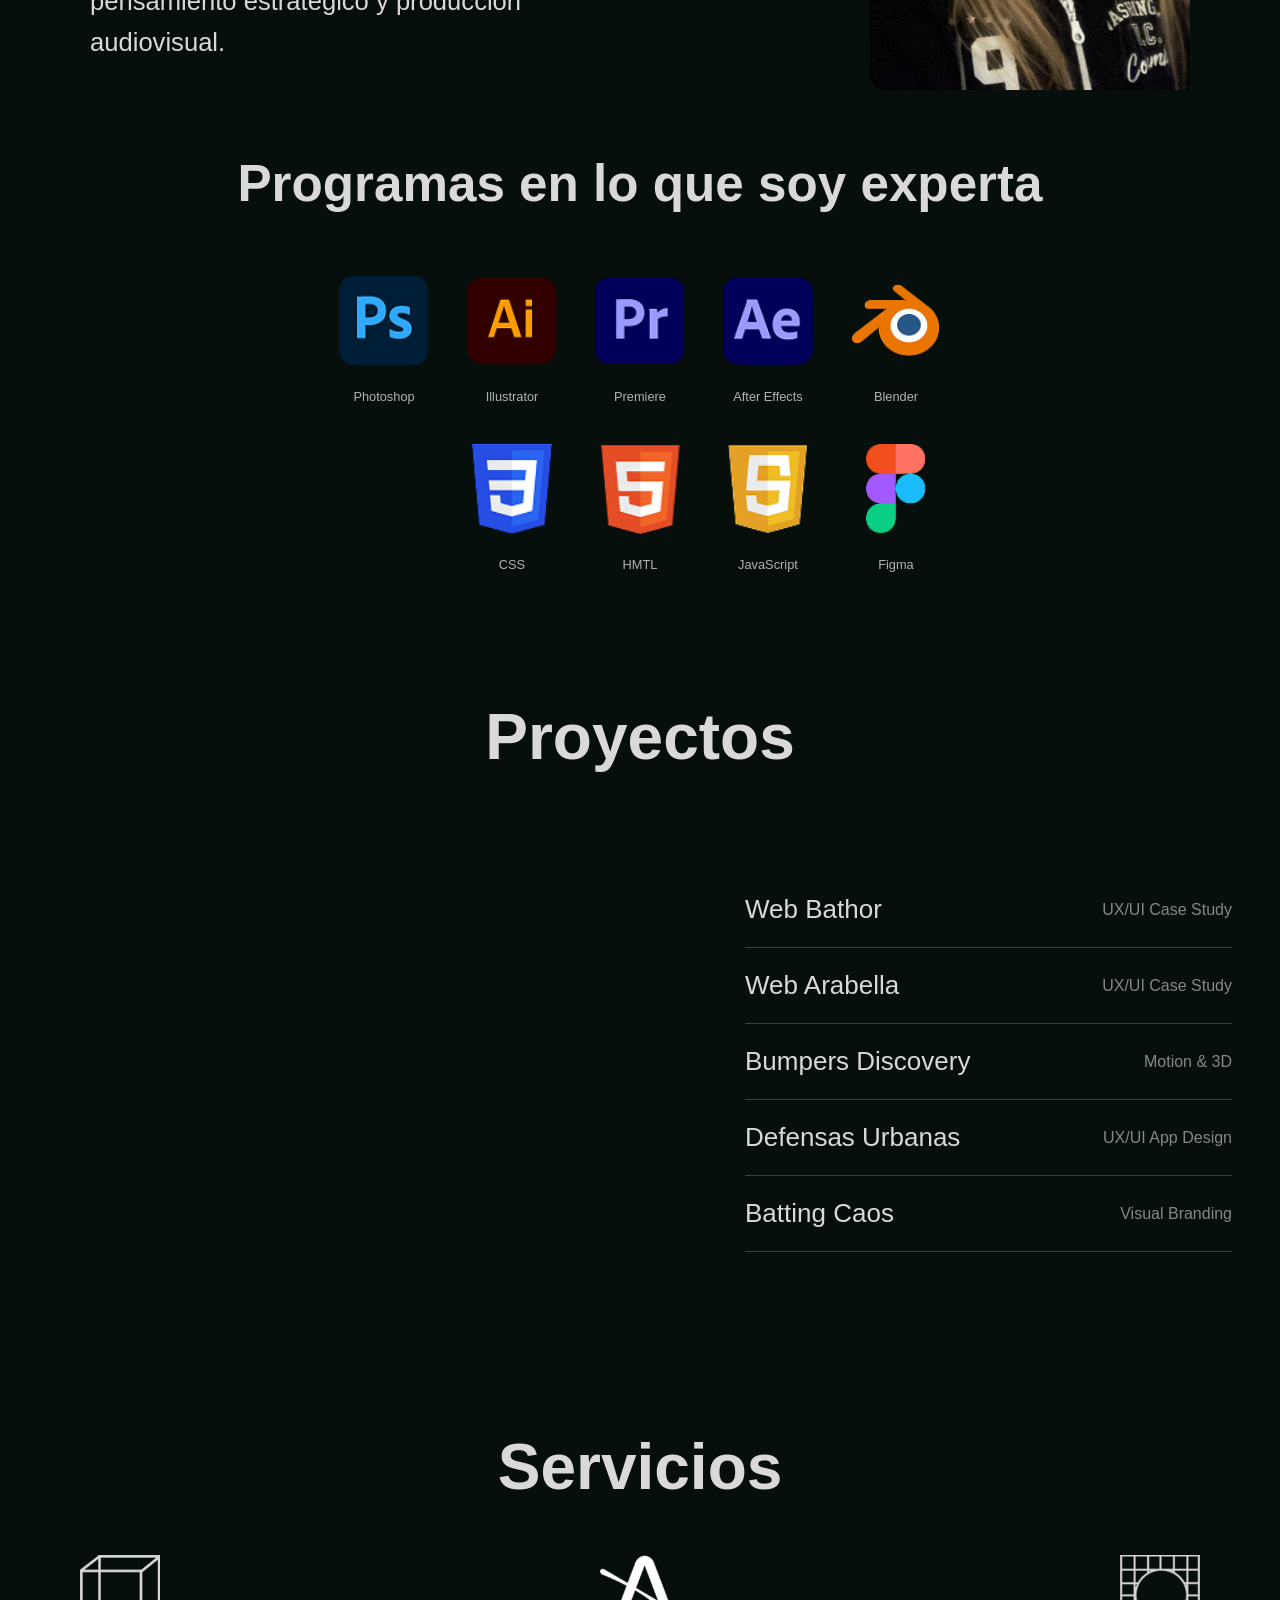
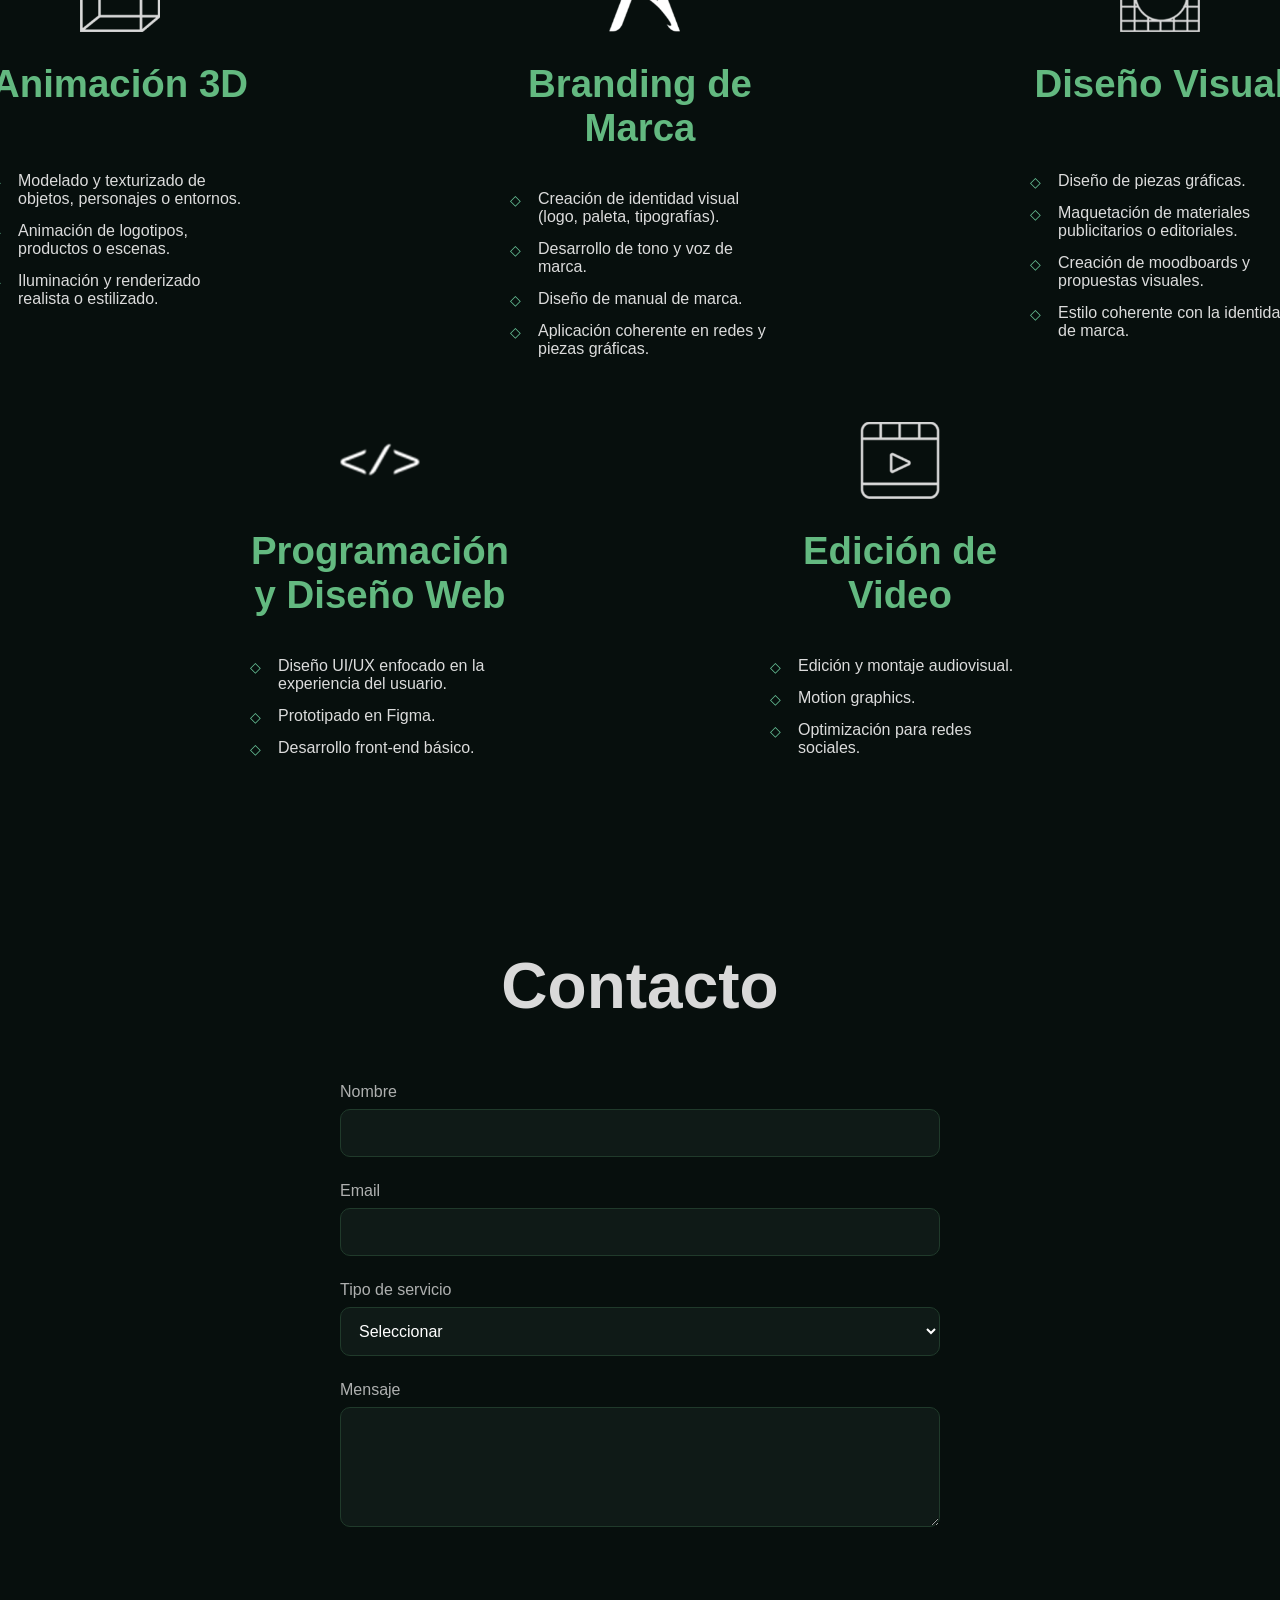
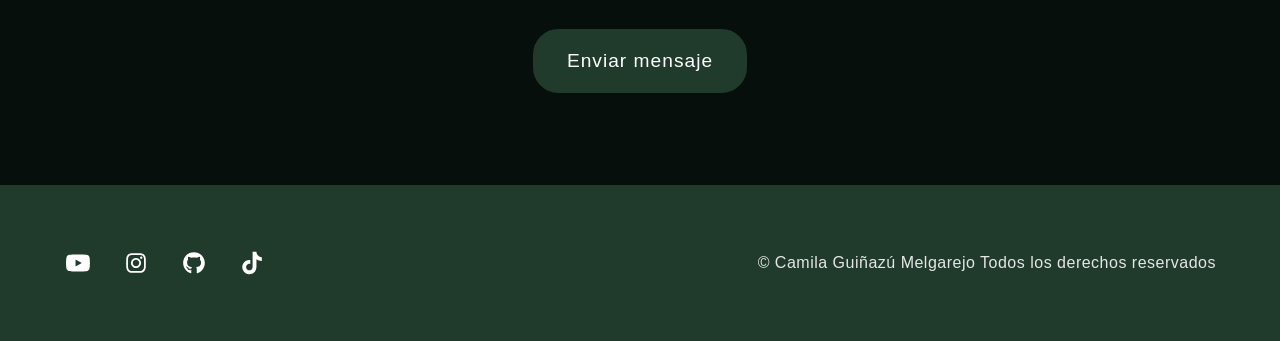
==== commit 68dfba97: "Update index.html" ====
--- a/index.html
+++ b/index.html
@@ -323,13 +323,6 @@
           </svg>
         </a>
 
-        <a href="www.linkedin.com/in/camila-guiñazú-a4988b3a2" aria-label="LinkedIn">
-          <svg xmlns="http://www.w3.org/2000/svg" viewBox="0 0 640 640">
-            <path fill="rgb(255, 255, 255)"
-              d="M196.3 512L103.4 512L103.4 212.9L196.3 212.9L196.3 512zM149.8 172.1C120.1 172.1 96 147.5 96 117.8C96 103.5 101.7 89.9 111.8 79.8C121.9 69.7 135.6 64 149.8 64C164 64 177.7 69.7 187.8 79.8C197.9 89.9 203.6 103.6 203.6 117.8C203.6 147.5 179.5 172.1 149.8 172.1zM543.9 512L451.2 512L451.2 366.4C451.2 331.7 450.5 287.2 402.9 287.2C354.6 287.2 347.2 324.9 347.2 363.9L347.2 512L254.4 512L254.4 212.9L343.5 212.9L343.5 253.7L344.8 253.7C357.2 230.2 387.5 205.4 432.7 205.4C526.7 205.4 544 267.3 544 347.7L544 512L543.9 512z" />
-          </svg>
-        </a>
-
         <a href="https://github.com/guinazumultimedia-hub" aria-label="GitHub">
           <svg xmlns="http://www.w3.org/2000/svg" viewBox="0 0 640 640">
             <path fill="rgb(255, 255, 255)"
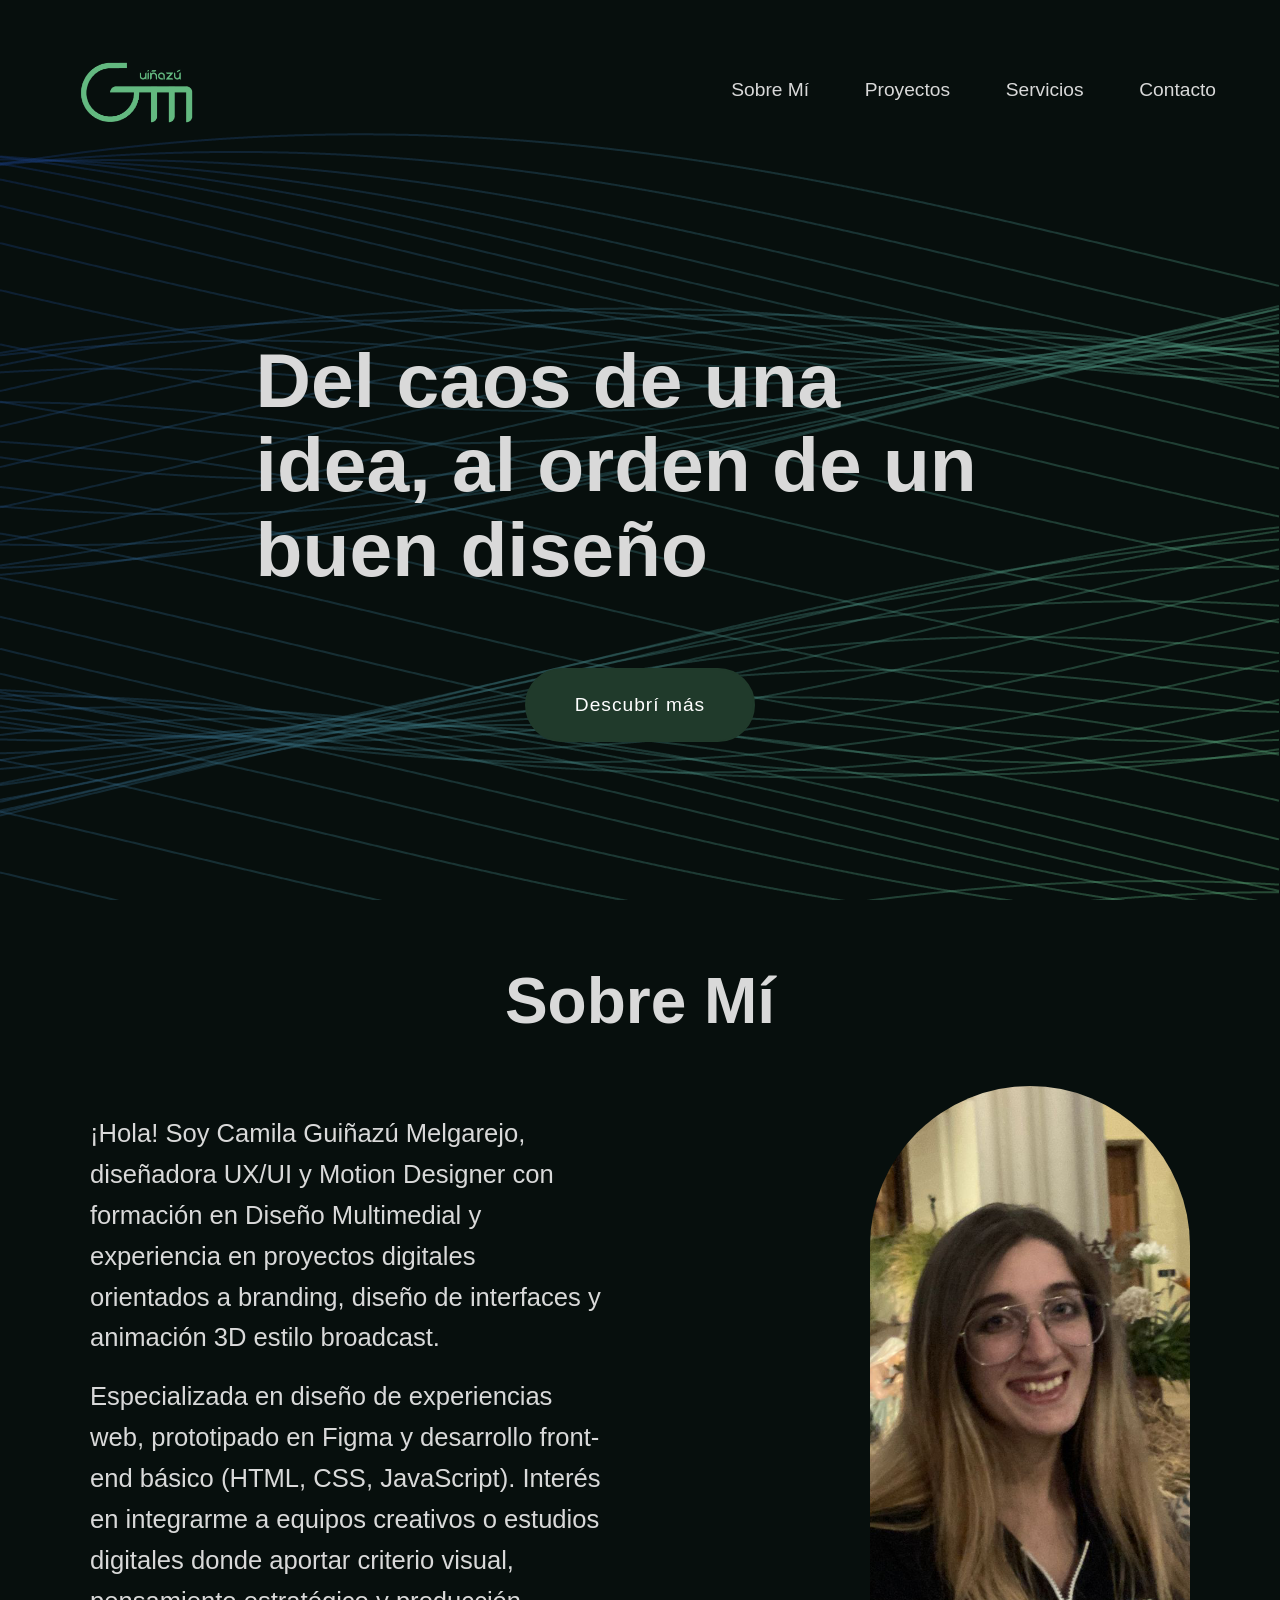
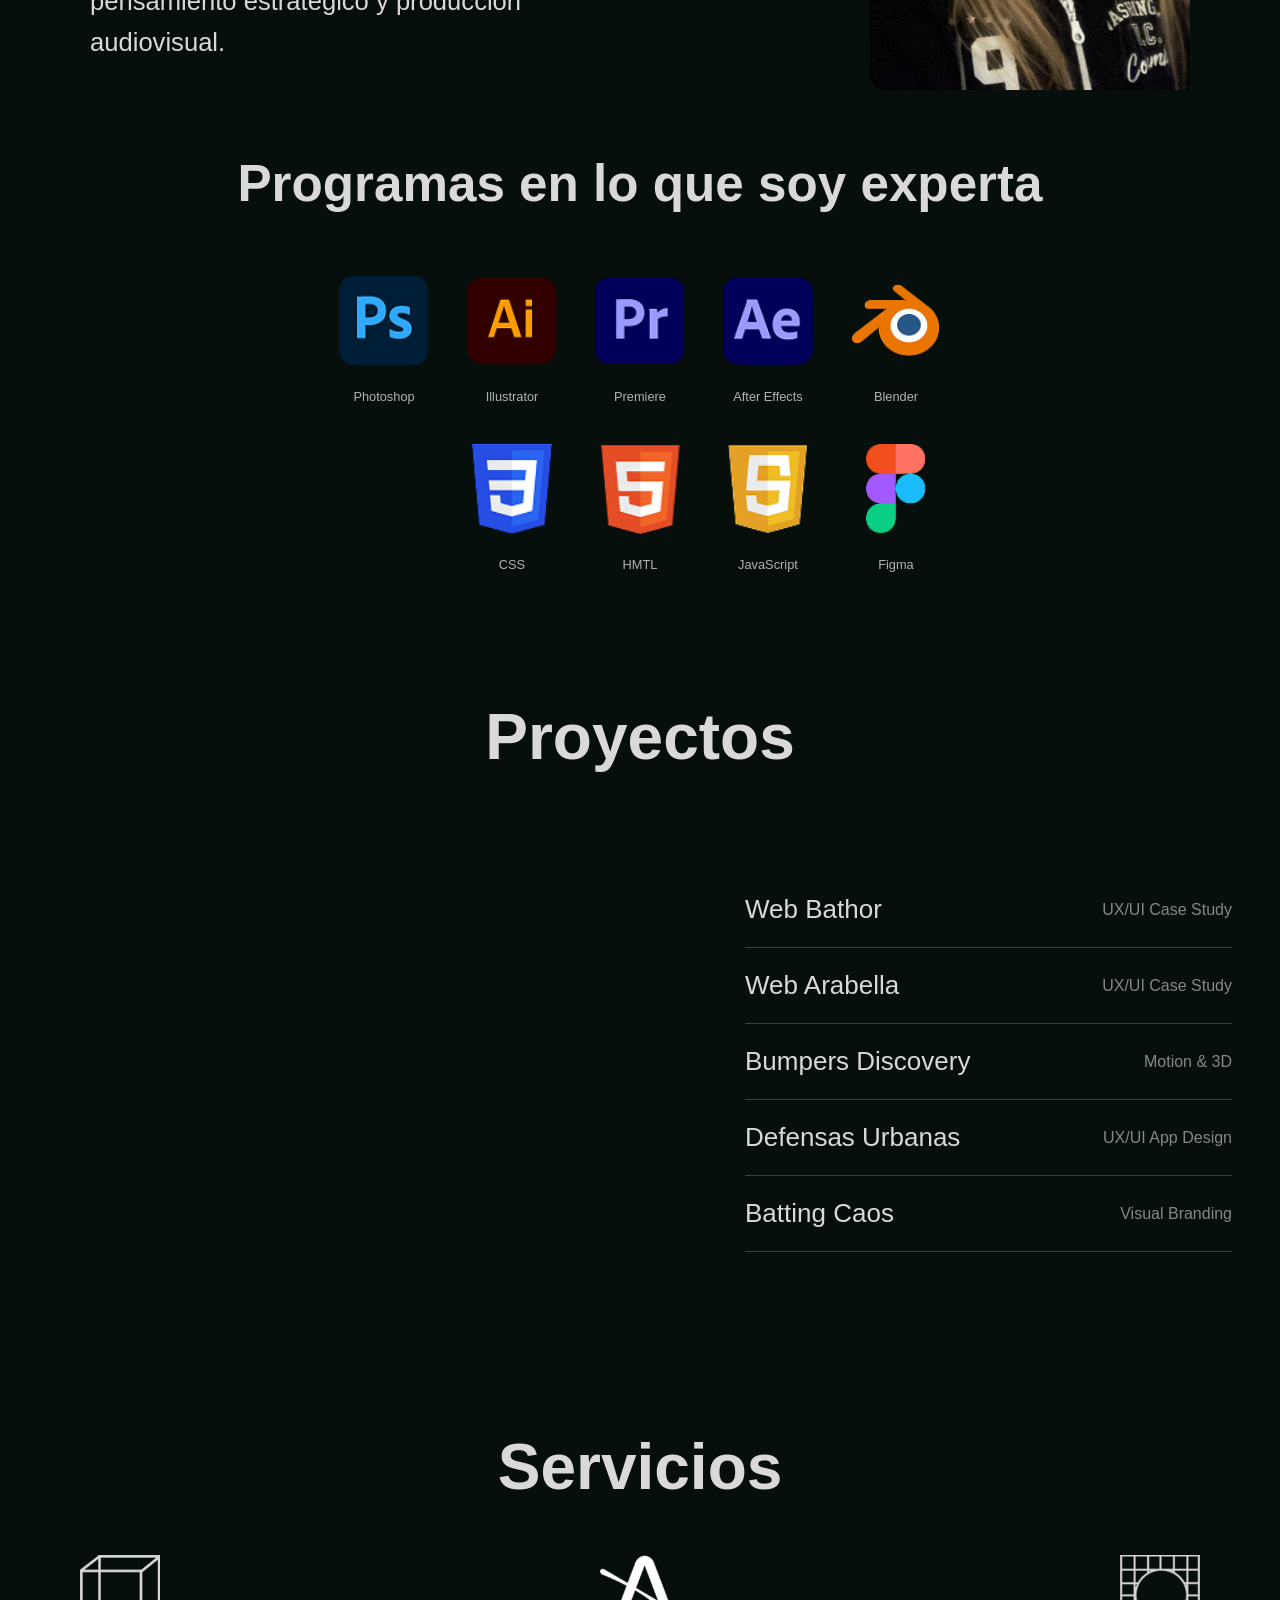
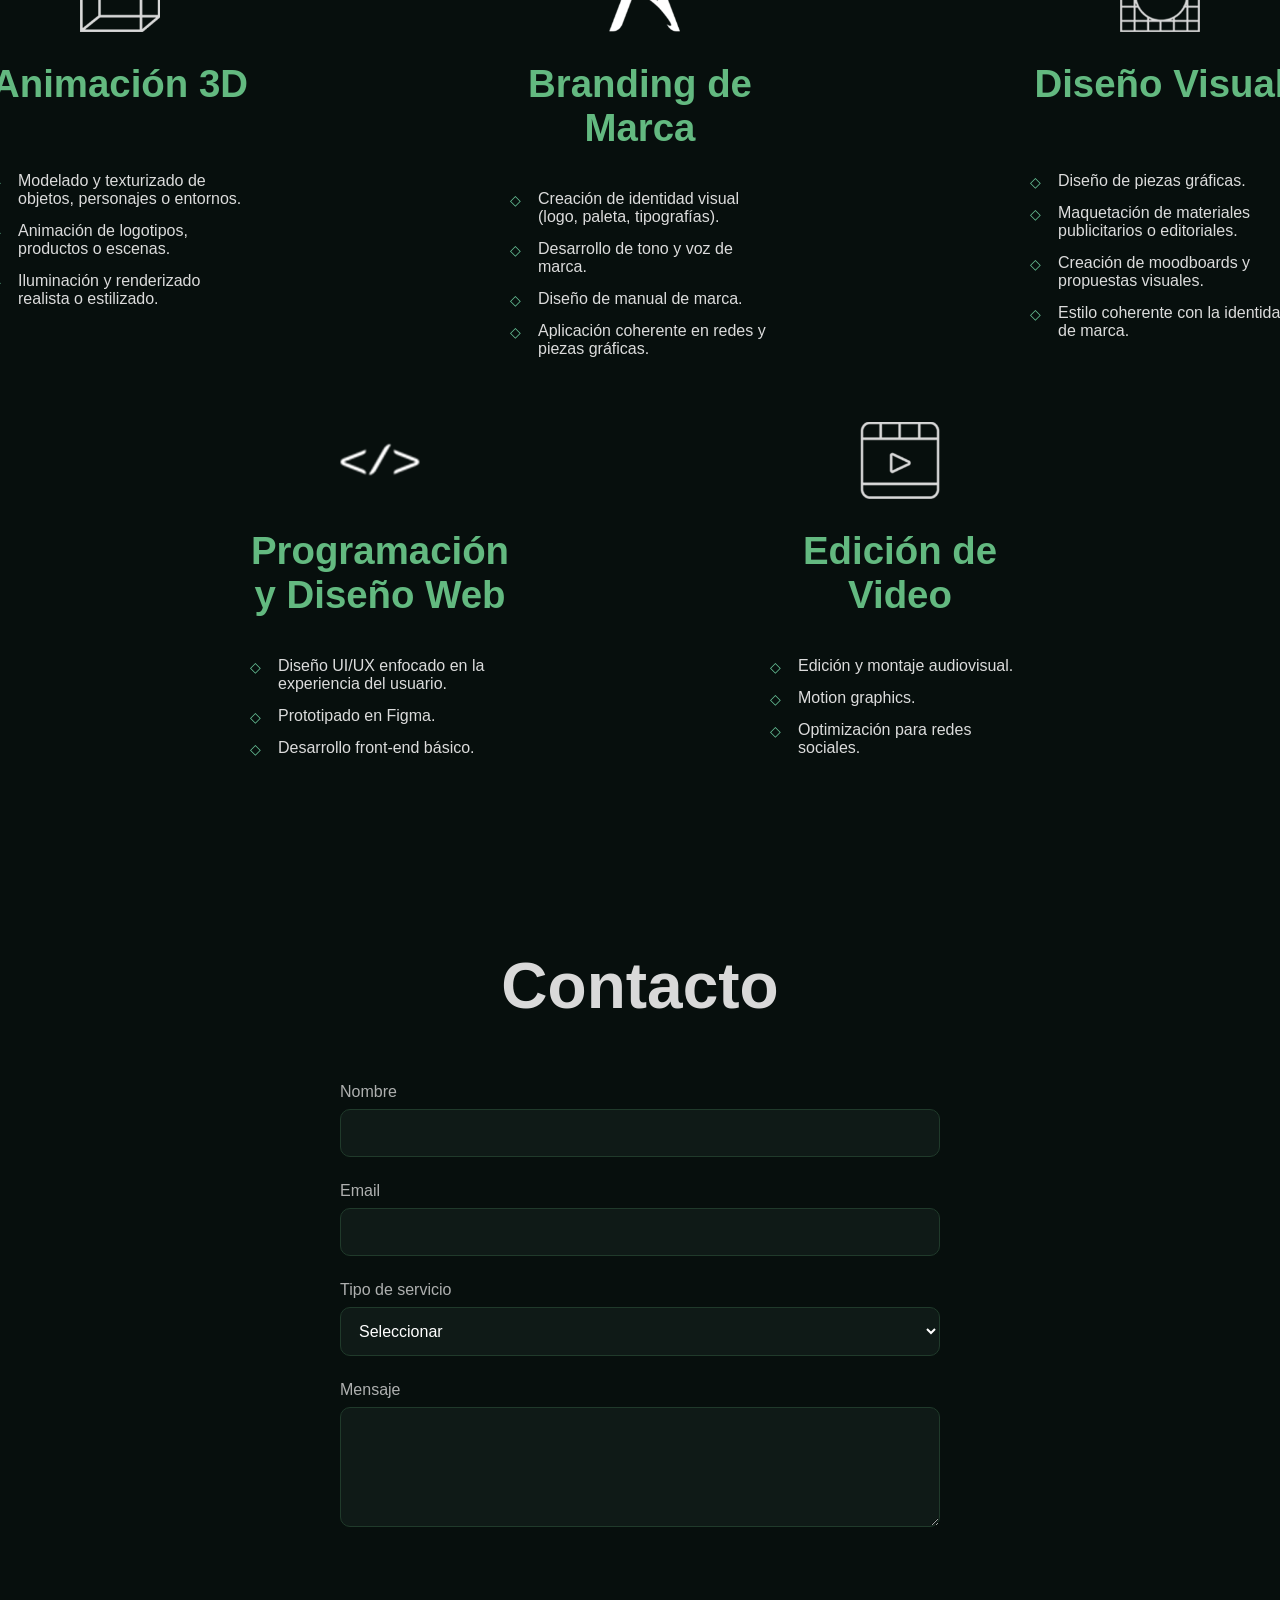
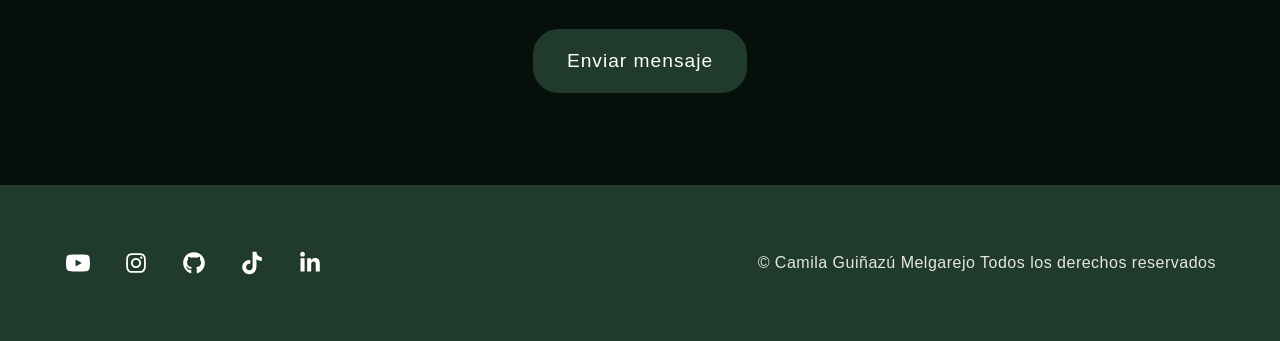
==== commit da52f3ca: "Update index.html" ====
--- a/index.html
+++ b/index.html
@@ -337,6 +337,13 @@
           </svg>
         </a>
 
+        <a href="www.linkedin.com/in/camila-guiñazú-a4988b3a2" aria-label="LinkedIn">
+          <svg xmlns="http://www.w3.org/2000/svg" viewBox="0 0 640 640">
+            <path fill="rgb(255, 255, 255)"
+              d="M196.3 512L103.4 512L103.4 212.9L196.3 212.9L196.3 512zM149.8 172.1C120.1 172.1 96 147.5 96 117.8C96 103.5 101.7 89.9 111.8 79.8C121.9 69.7 135.6 64 149.8 64C164 64 177.7 69.7 187.8 79.8C197.9 89.9 203.6 103.6 203.6 117.8C203.6 147.5 179.5 172.1 149.8 172.1zM543.9 512L451.2 512L451.2 366.4C451.2 331.7 450.5 287.2 402.9 287.2C354.6 287.2 347.2 324.9 347.2 363.9L347.2 512L254.4 512L254.4 212.9L343.5 212.9L343.5 253.7L344.8 253.7C357.2 230.2 387.5 205.4 432.7 205.4C526.7 205.4 544 267.3 544 347.7L544 512L543.9 512z" />
+          </svg>
+        </a>
+        
       </div>
 
       <div class="footer-copy">
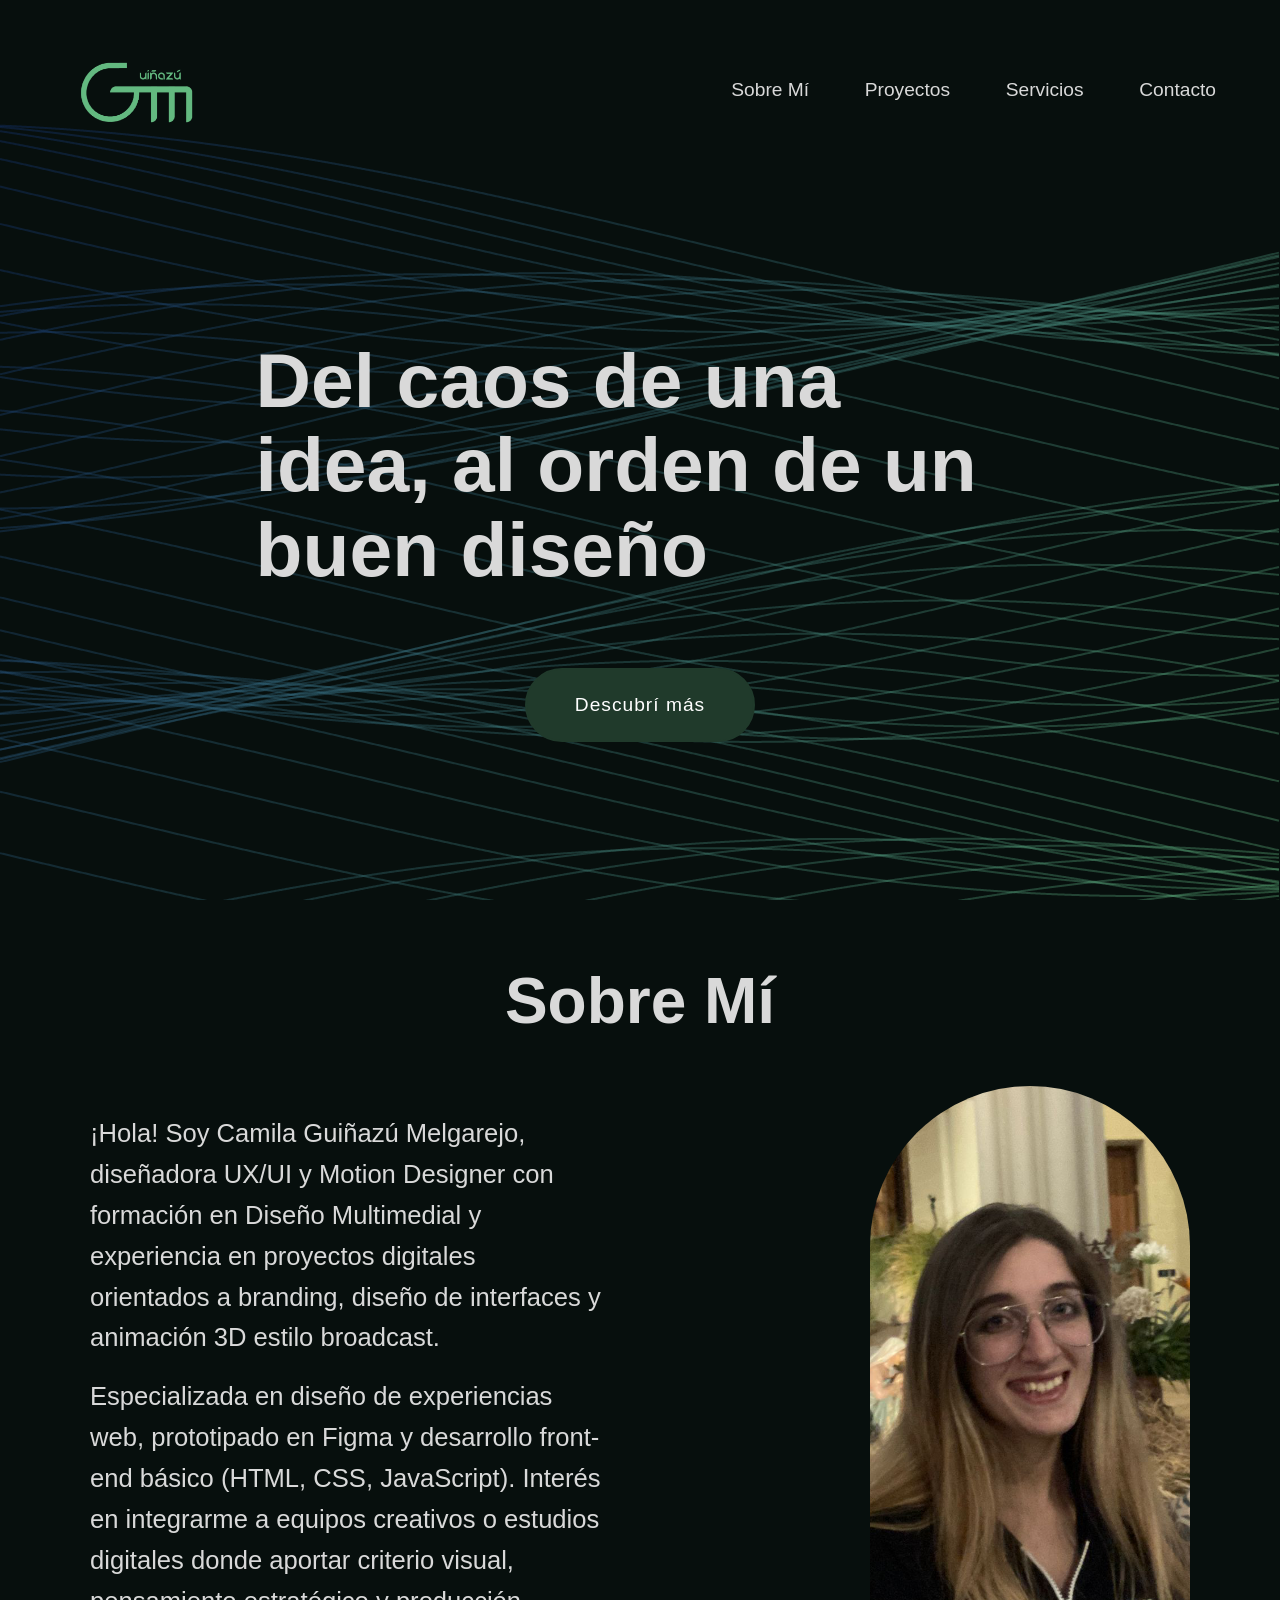
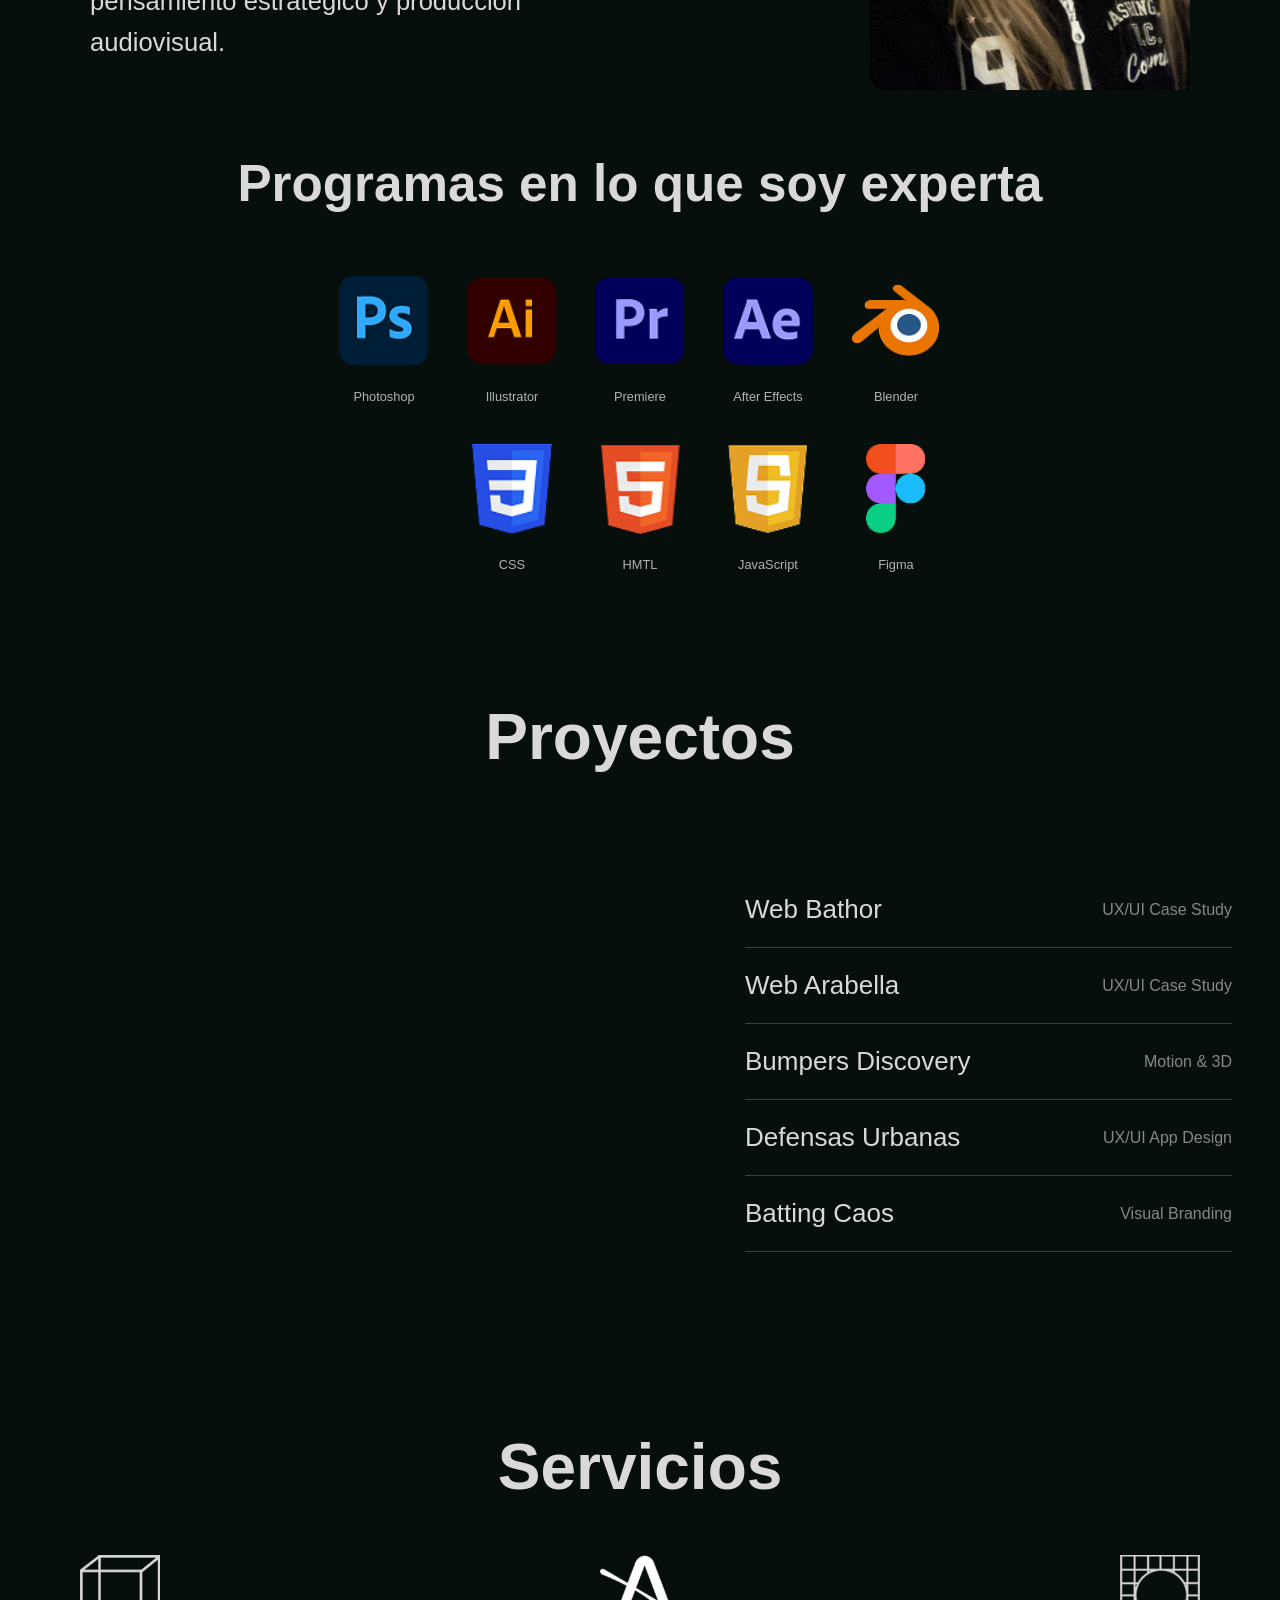
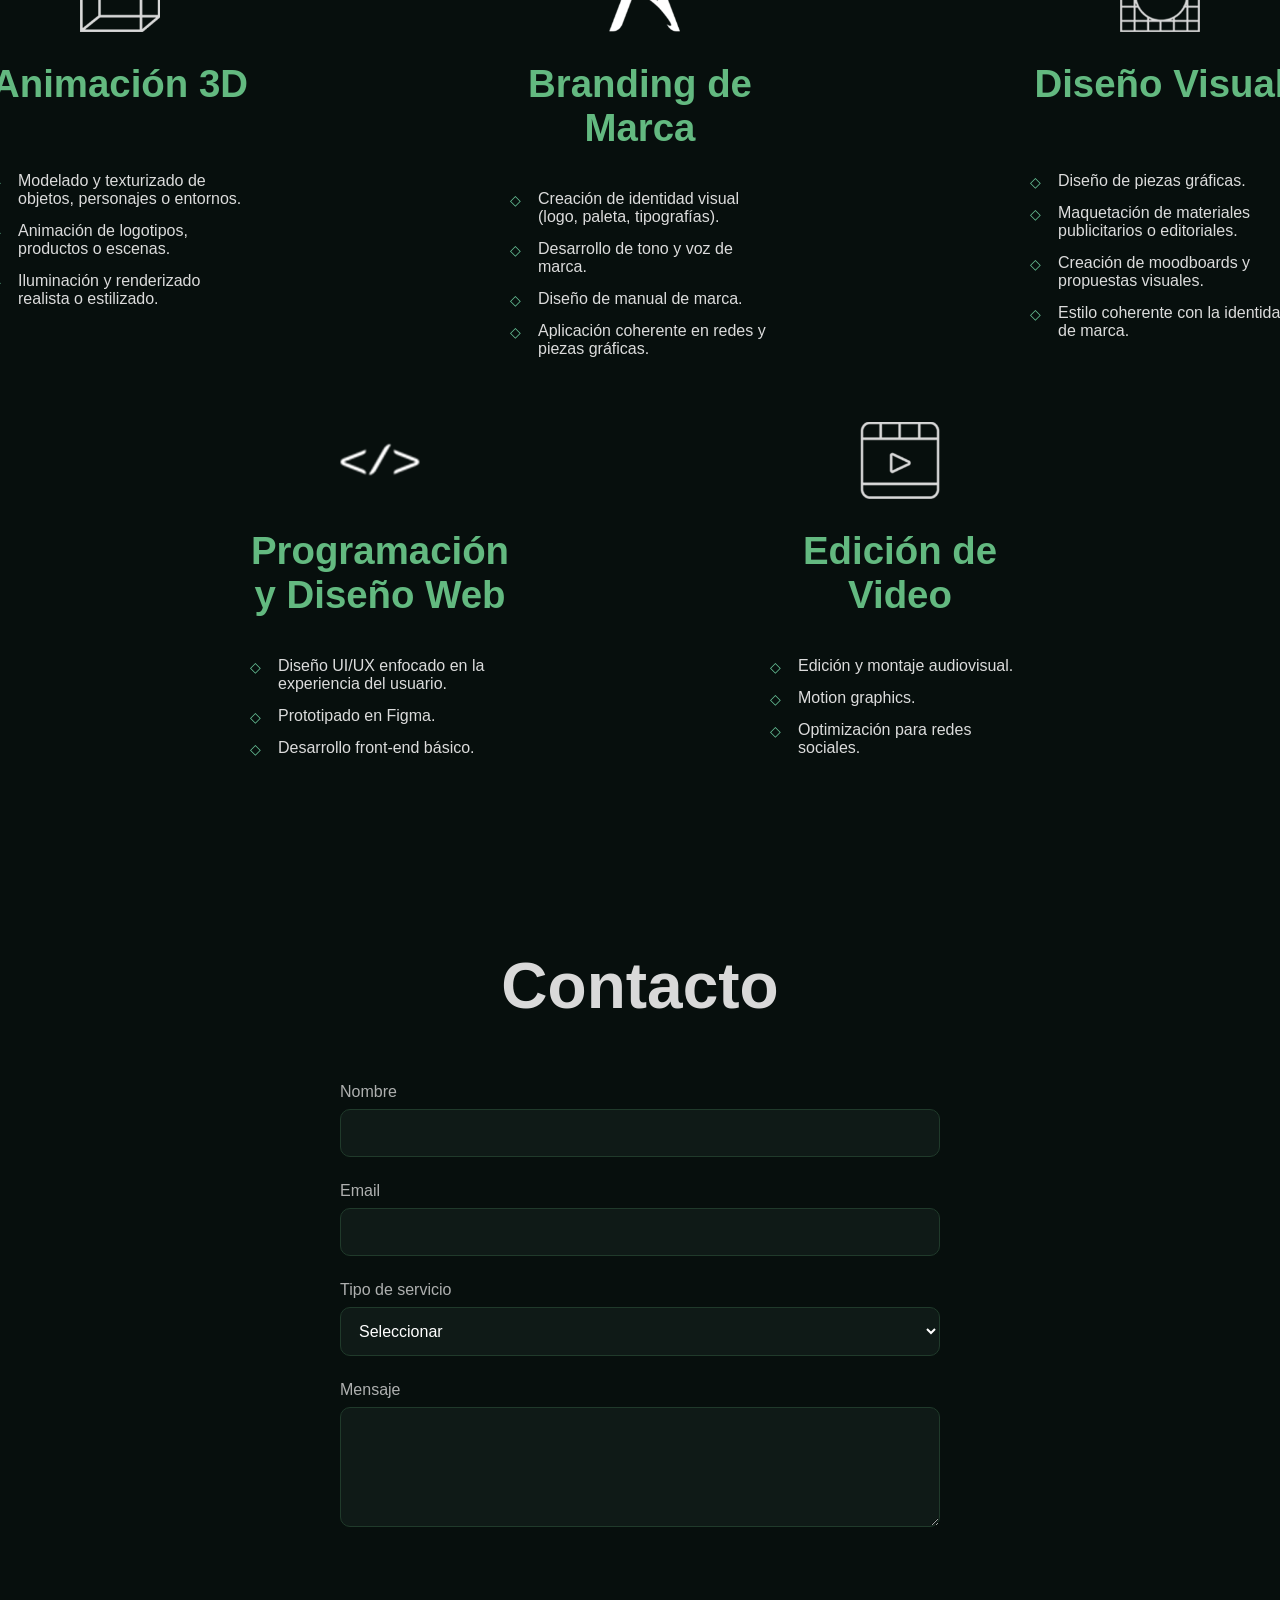
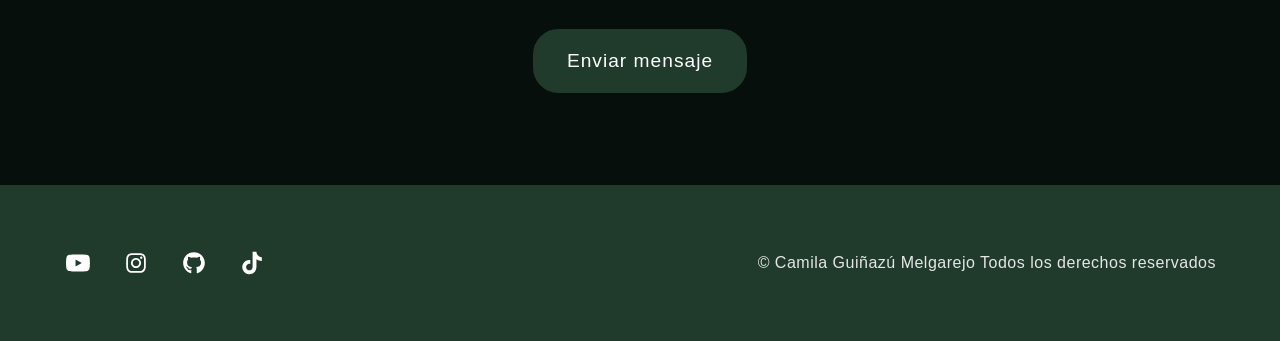
==== commit 3ce07812: "Update index.html" ====
--- a/index.html
+++ b/index.html
@@ -336,13 +336,6 @@
               d="M544.5 273.9C500.5 274 457.5 260.3 421.7 234.7L421.7 413.4C421.7 446.5 411.6 478.8 392.7 506C373.8 533.2 347.1 554 316.1 565.6C285.1 577.2 251.3 579.1 219.2 570.9C187.1 562.7 158.3 545 136.5 520.1C114.7 495.2 101.2 464.1 97.5 431.2C93.8 398.3 100.4 365.1 116.1 336C131.8 306.9 156.1 283.3 185.7 268.3C215.3 253.3 248.6 247.8 281.4 252.3L281.4 342.2C266.4 337.5 250.3 337.6 235.4 342.6C220.5 347.6 207.5 357.2 198.4 369.9C189.3 382.6 184.4 398 184.5 413.8C184.6 429.6 189.7 444.8 199 457.5C208.3 470.2 221.4 479.6 236.4 484.4C251.4 489.2 267.5 489.2 282.4 484.3C297.3 479.4 310.4 469.9 319.6 457.2C328.8 444.5 333.8 429.1 333.8 413.4L333.8 64L421.8 64C421.7 71.4 422.4 78.9 423.7 86.2C426.8 102.5 433.1 118.1 442.4 131.9C451.7 145.7 463.7 157.5 477.6 166.5C497.5 179.6 520.8 186.6 544.6 186.6L544.6 274z" />
           </svg>
         </a>
-
-        <a href="www.linkedin.com/in/camila-guiñazú-a4988b3a2" aria-label="LinkedIn">
-          <svg xmlns="http://www.w3.org/2000/svg" viewBox="0 0 640 640">
-            <path fill="rgb(255, 255, 255)"
-              d="M196.3 512L103.4 512L103.4 212.9L196.3 212.9L196.3 512zM149.8 172.1C120.1 172.1 96 147.5 96 117.8C96 103.5 101.7 89.9 111.8 79.8C121.9 69.7 135.6 64 149.8 64C164 64 177.7 69.7 187.8 79.8C197.9 89.9 203.6 103.6 203.6 117.8C203.6 147.5 179.5 172.1 149.8 172.1zM543.9 512L451.2 512L451.2 366.4C451.2 331.7 450.5 287.2 402.9 287.2C354.6 287.2 347.2 324.9 347.2 363.9L347.2 512L254.4 512L254.4 212.9L343.5 212.9L343.5 253.7L344.8 253.7C357.2 230.2 387.5 205.4 432.7 205.4C526.7 205.4 544 267.3 544 347.7L544 512L543.9 512z" />
-          </svg>
-        </a>
         
       </div>
 
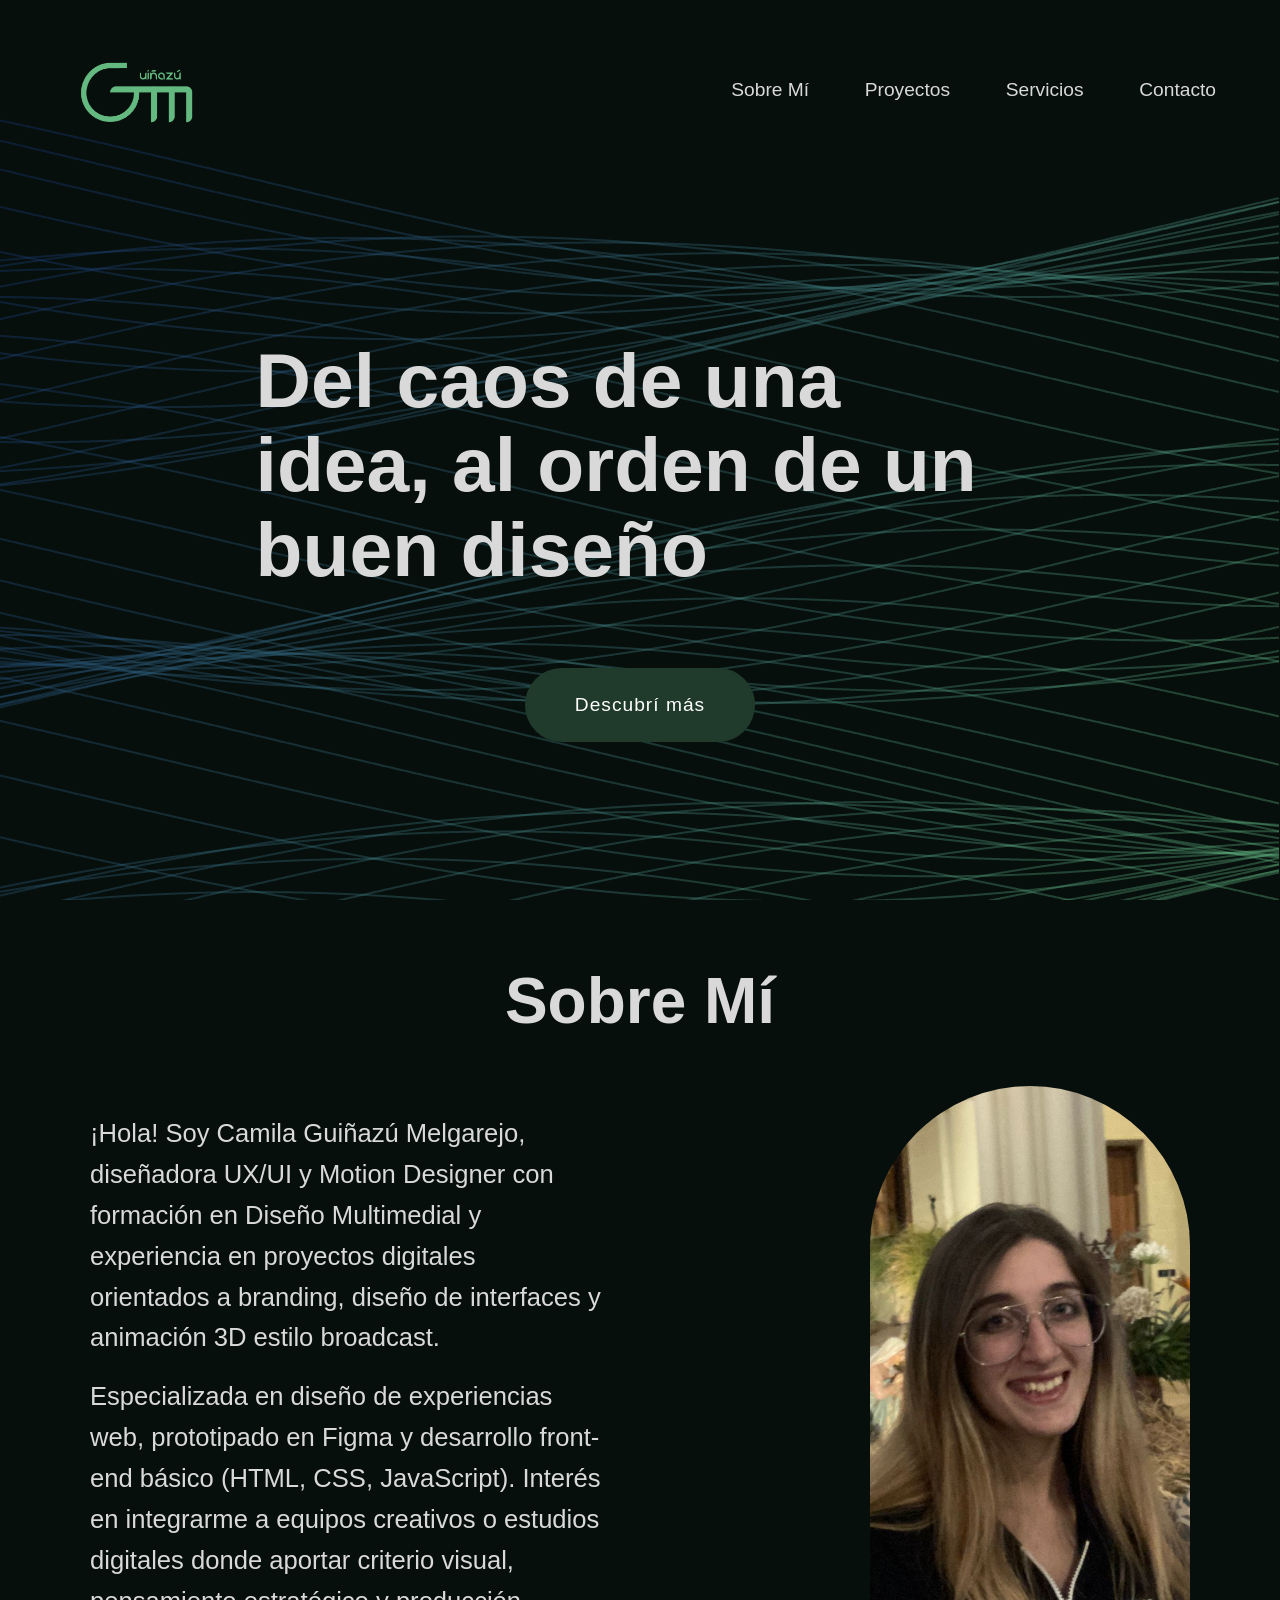
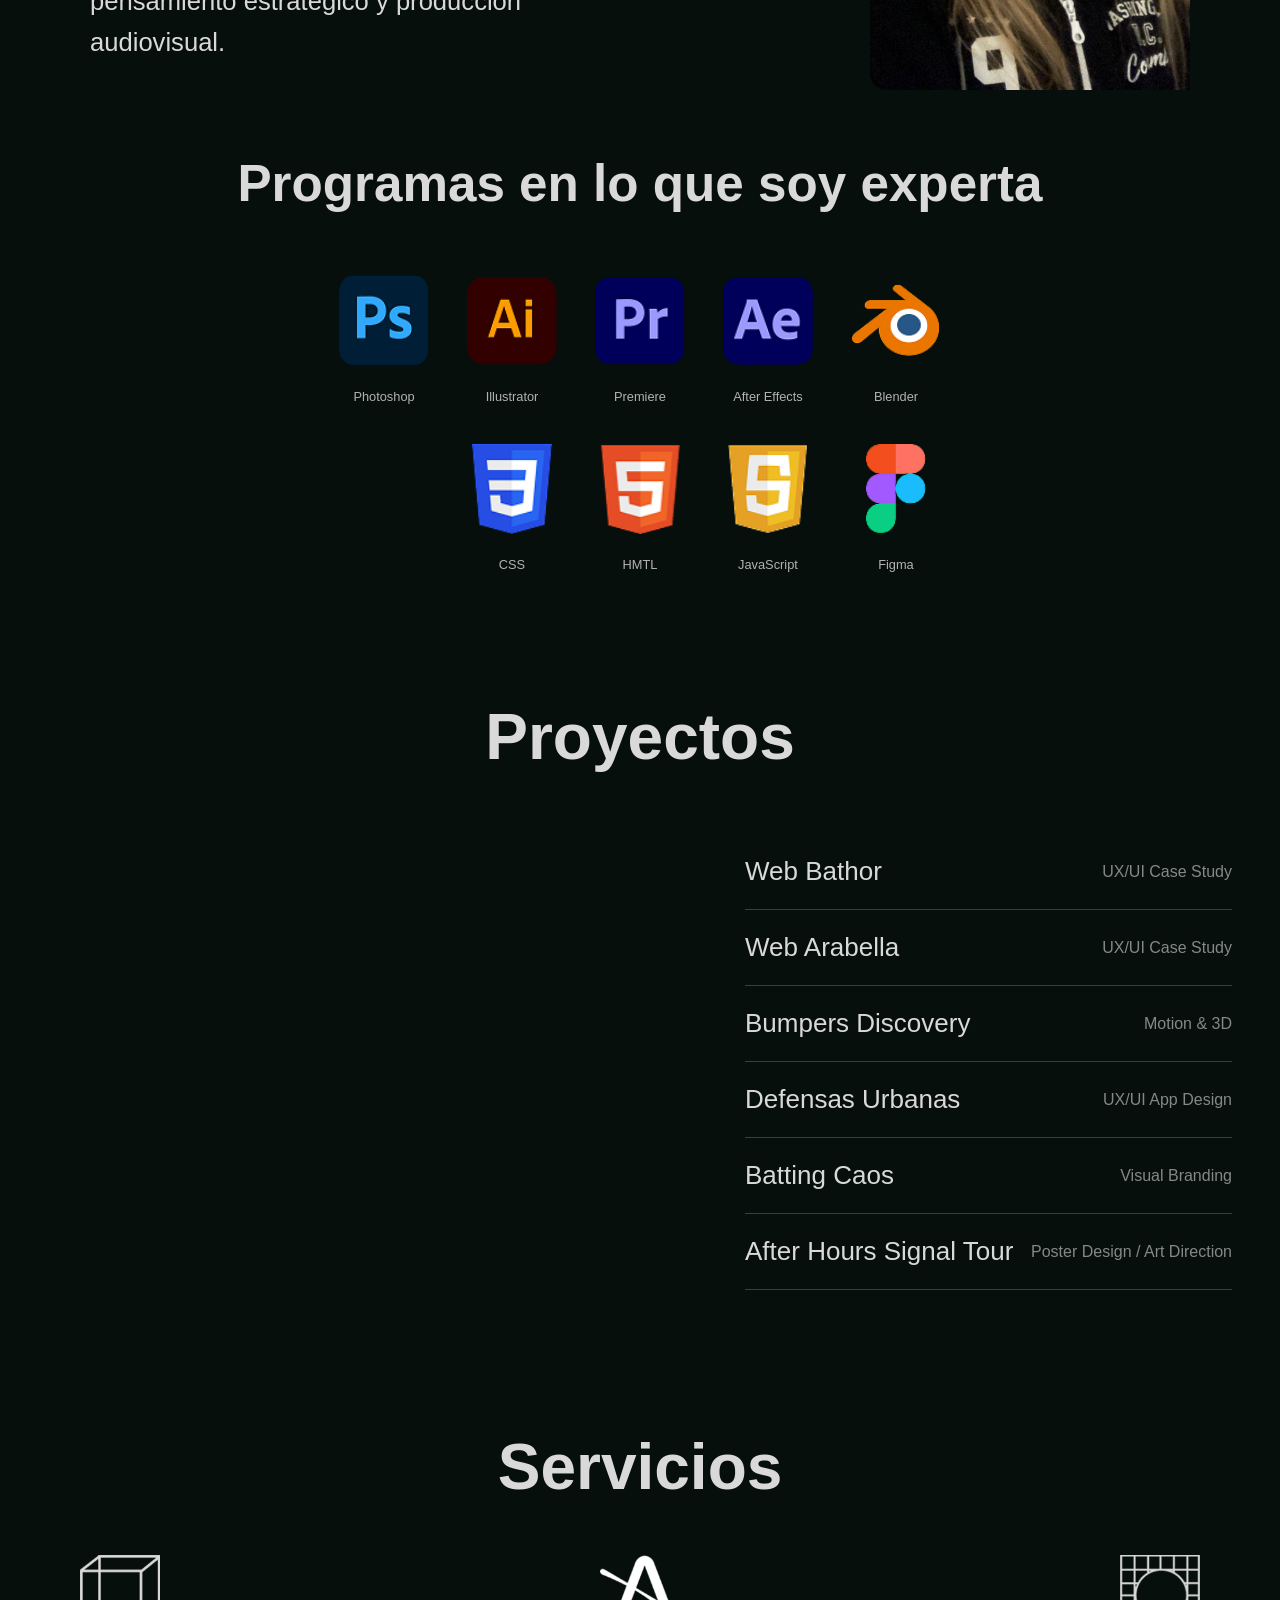
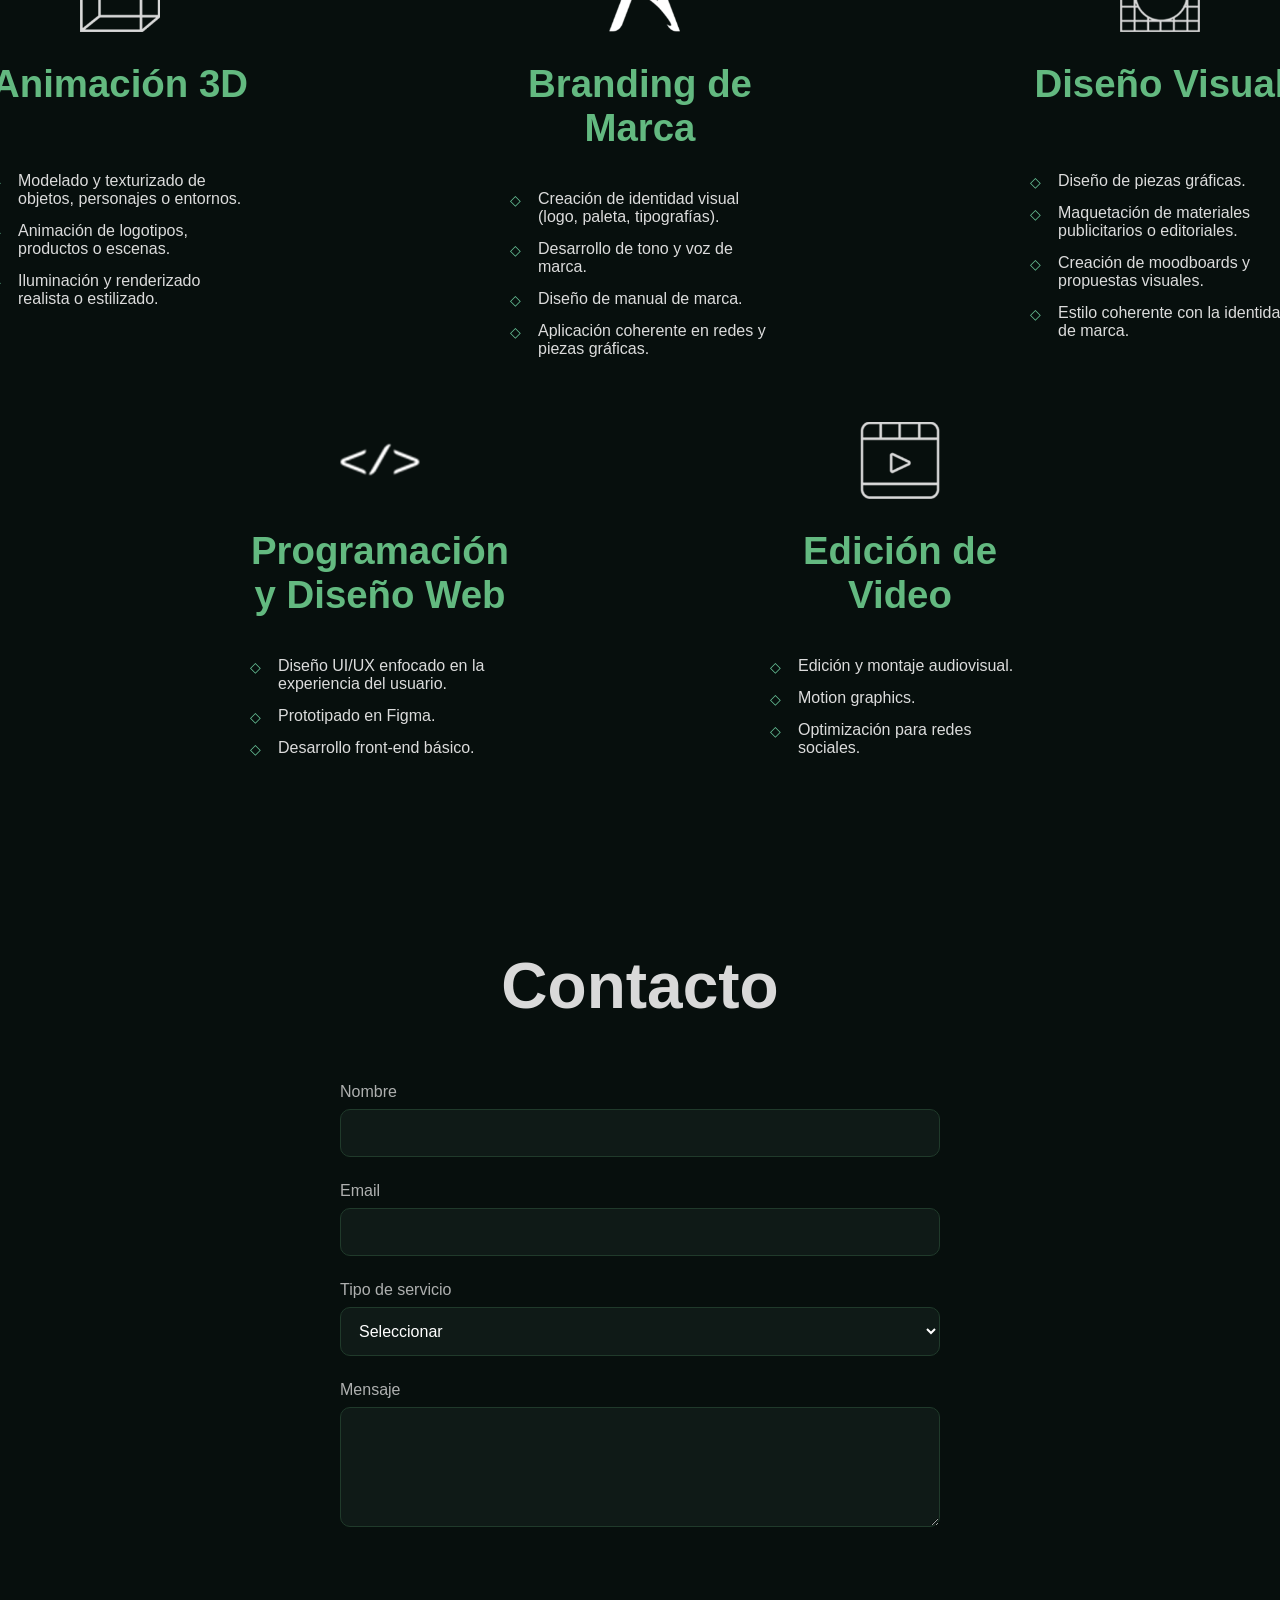
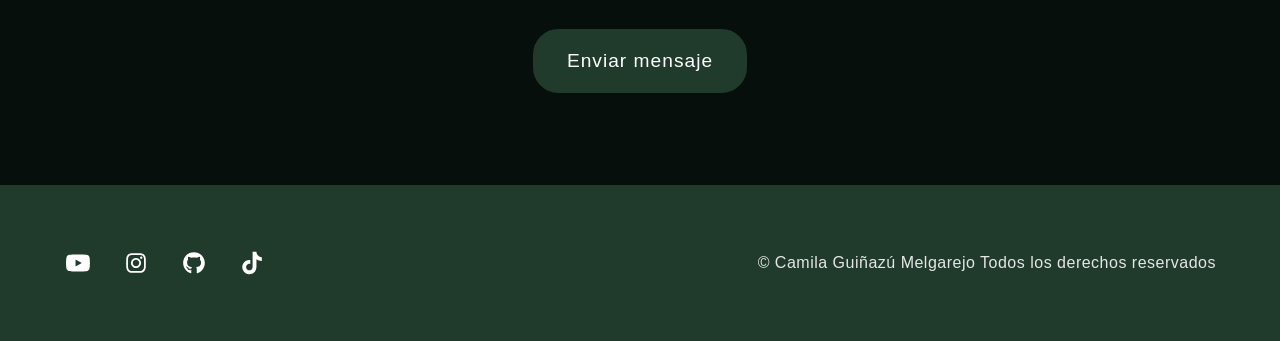
==== commit e568bbcf: "Update index.html" ====
--- a/index.html
+++ b/index.html
@@ -50,7 +50,6 @@
 
     <a href="#proyectos" class="btn-outline">Descubrí más</a>
   </section>
-
 
   <!-- Sobre mí -->
 
@@ -174,18 +173,21 @@
           <span class="tipo">Visual Branding</span>
         </a>
 
-      </div>
-
-    </div>
-
-  </section>
-
+        <a href="after-hours.html" class="item" data-img="Fotos/The Weeknd/The_Weeknd_Horizontal.png">
+          <span class="nombre">After Hours Signal Tour</span>
+          <span class="tipo">Poster Design / Art Direction</span>
+        </a>
+        
+      </div>
+
+    </div>
+
+  </section>
 
   <!-- Servicios -->
 
   <section id="servicios" class="section">
     <h2>Servicios</h2>
-
 
     <section class="servicios">
 
@@ -302,7 +304,6 @@
 
   </section>
 
-
   <!-- Footer -->
 
   <footer class="footer">
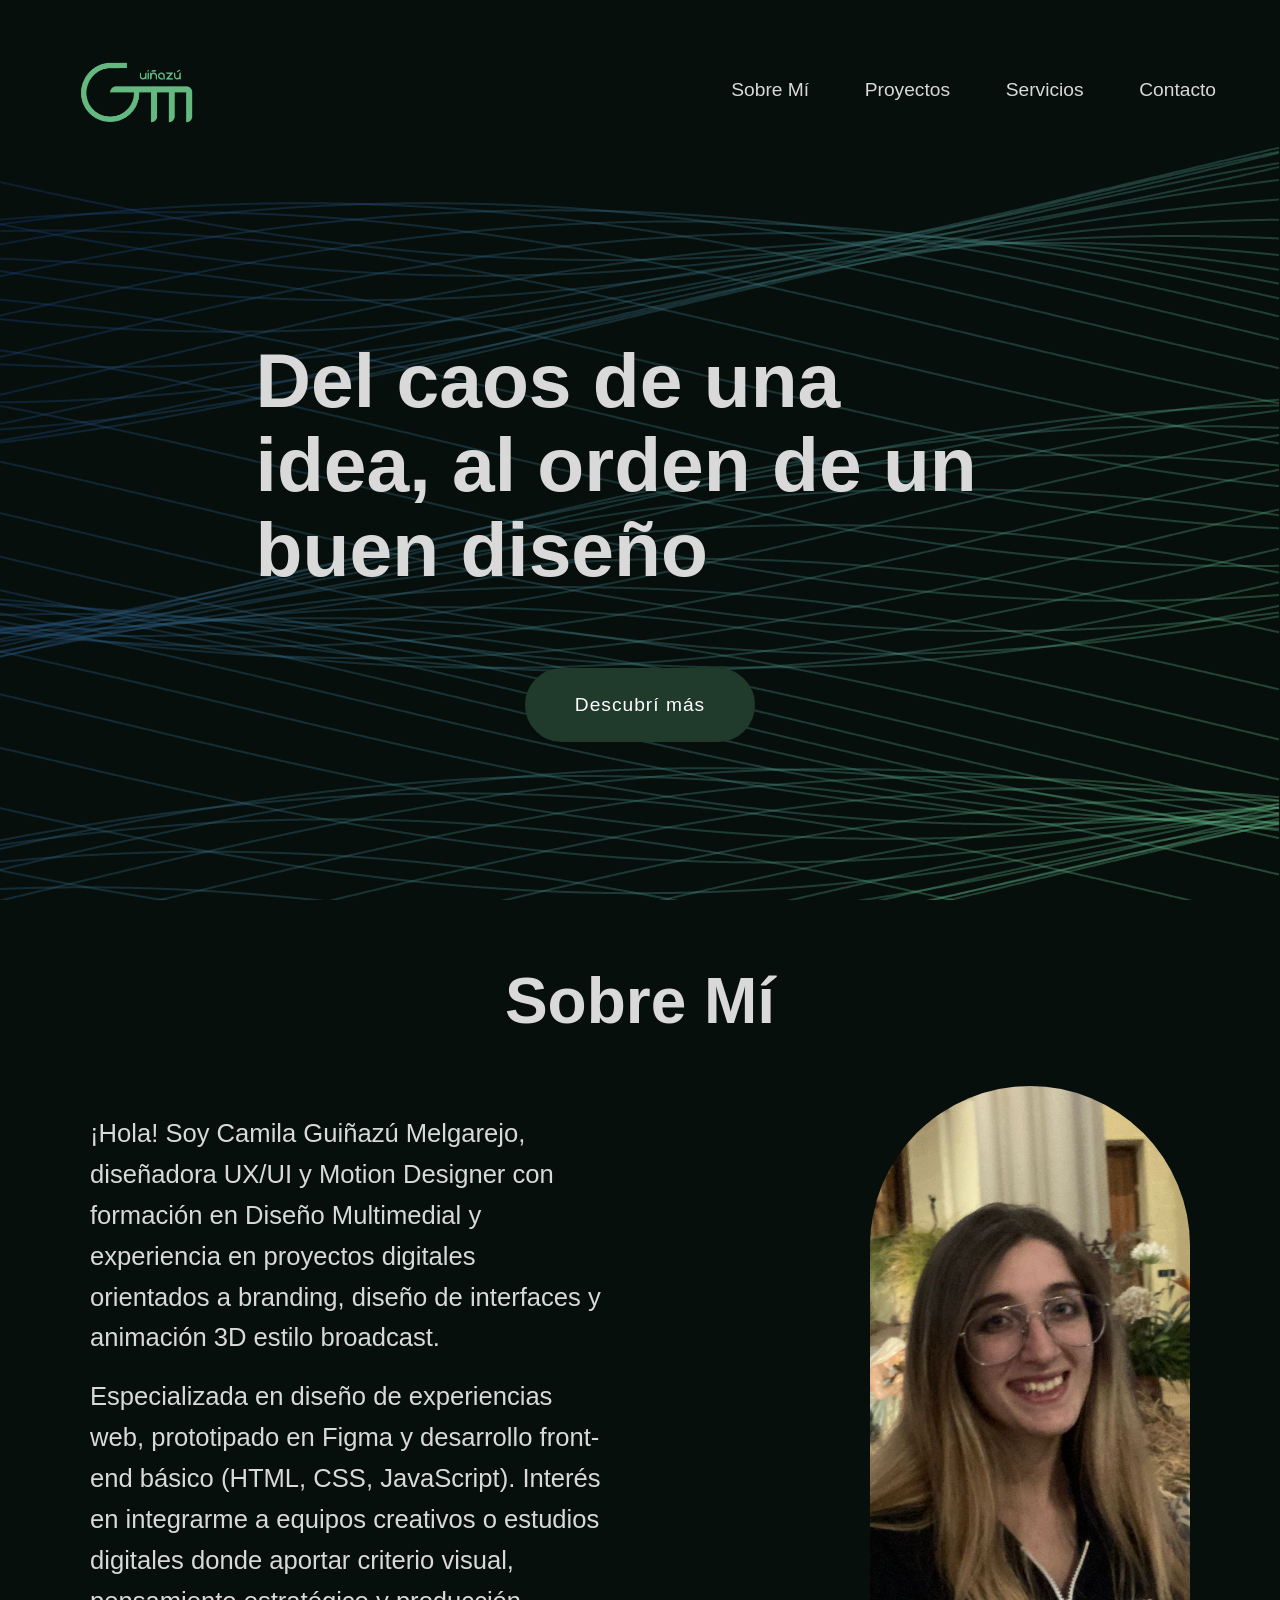
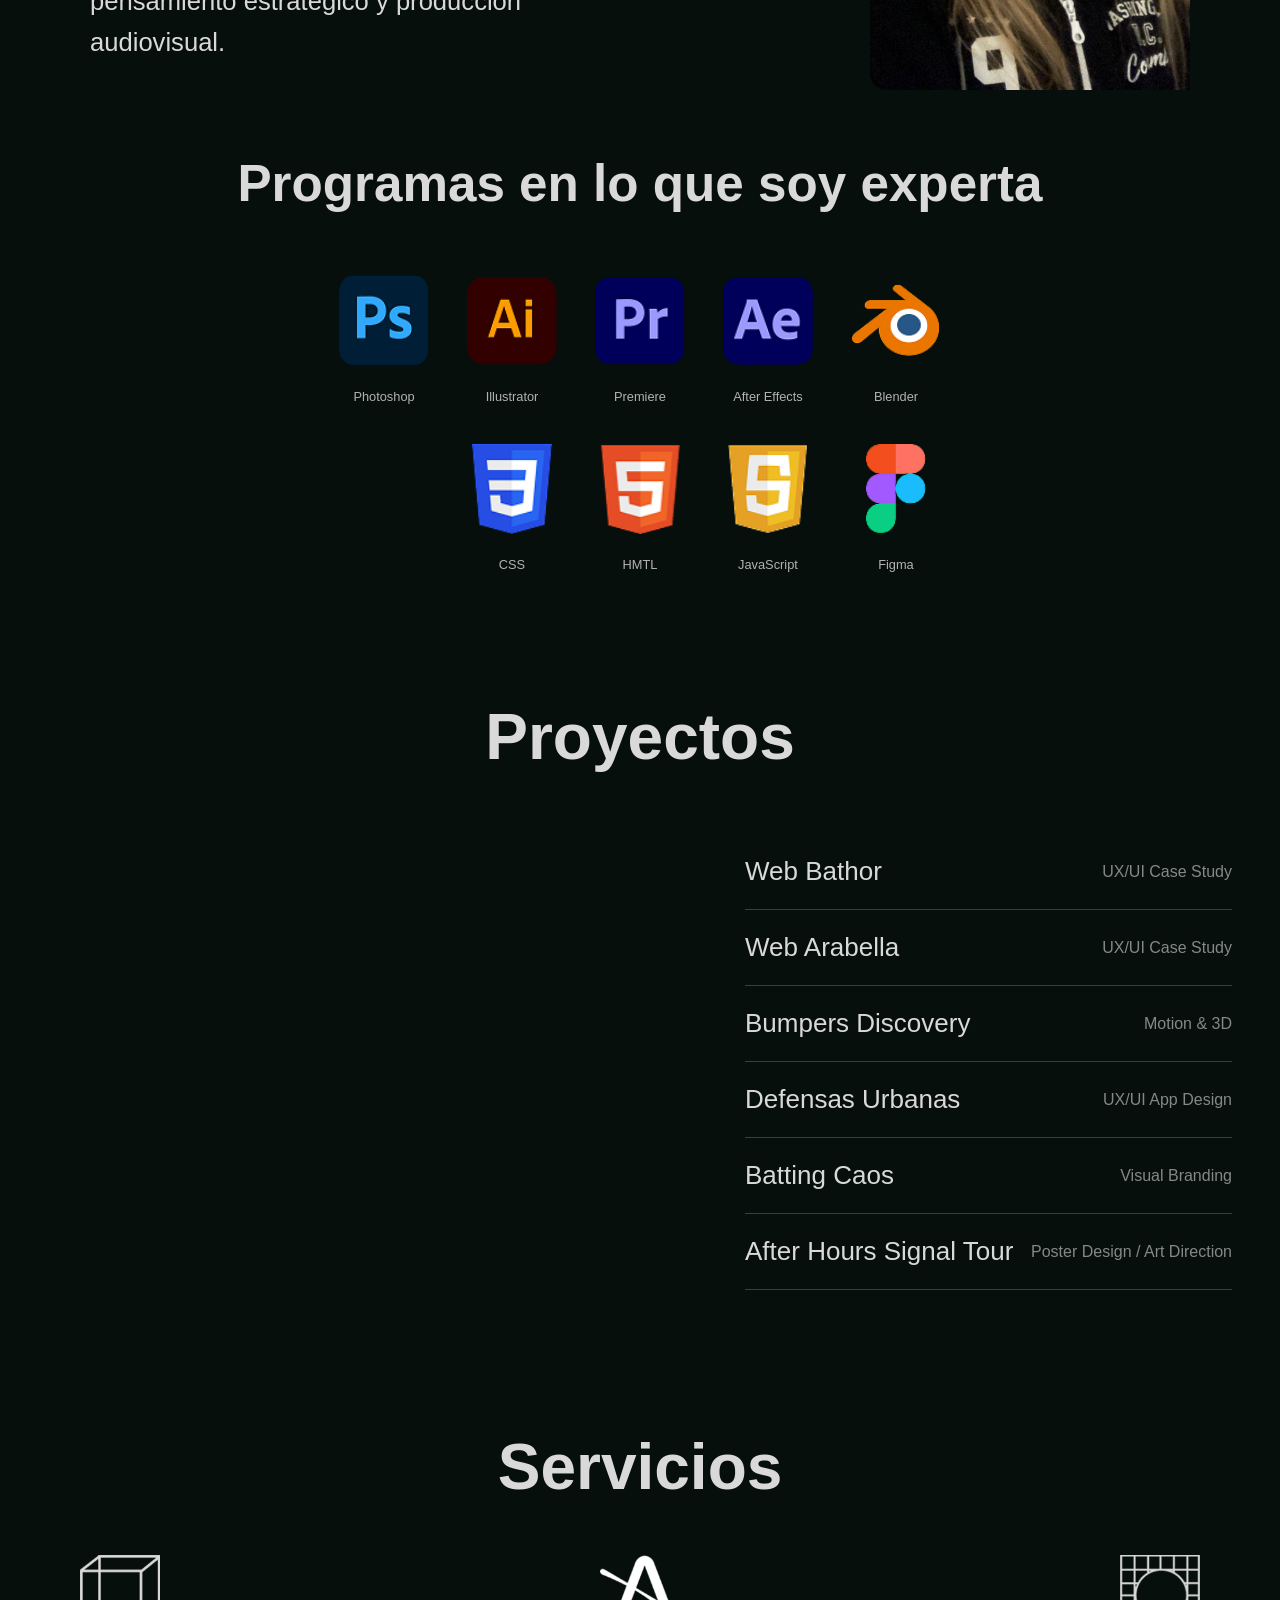
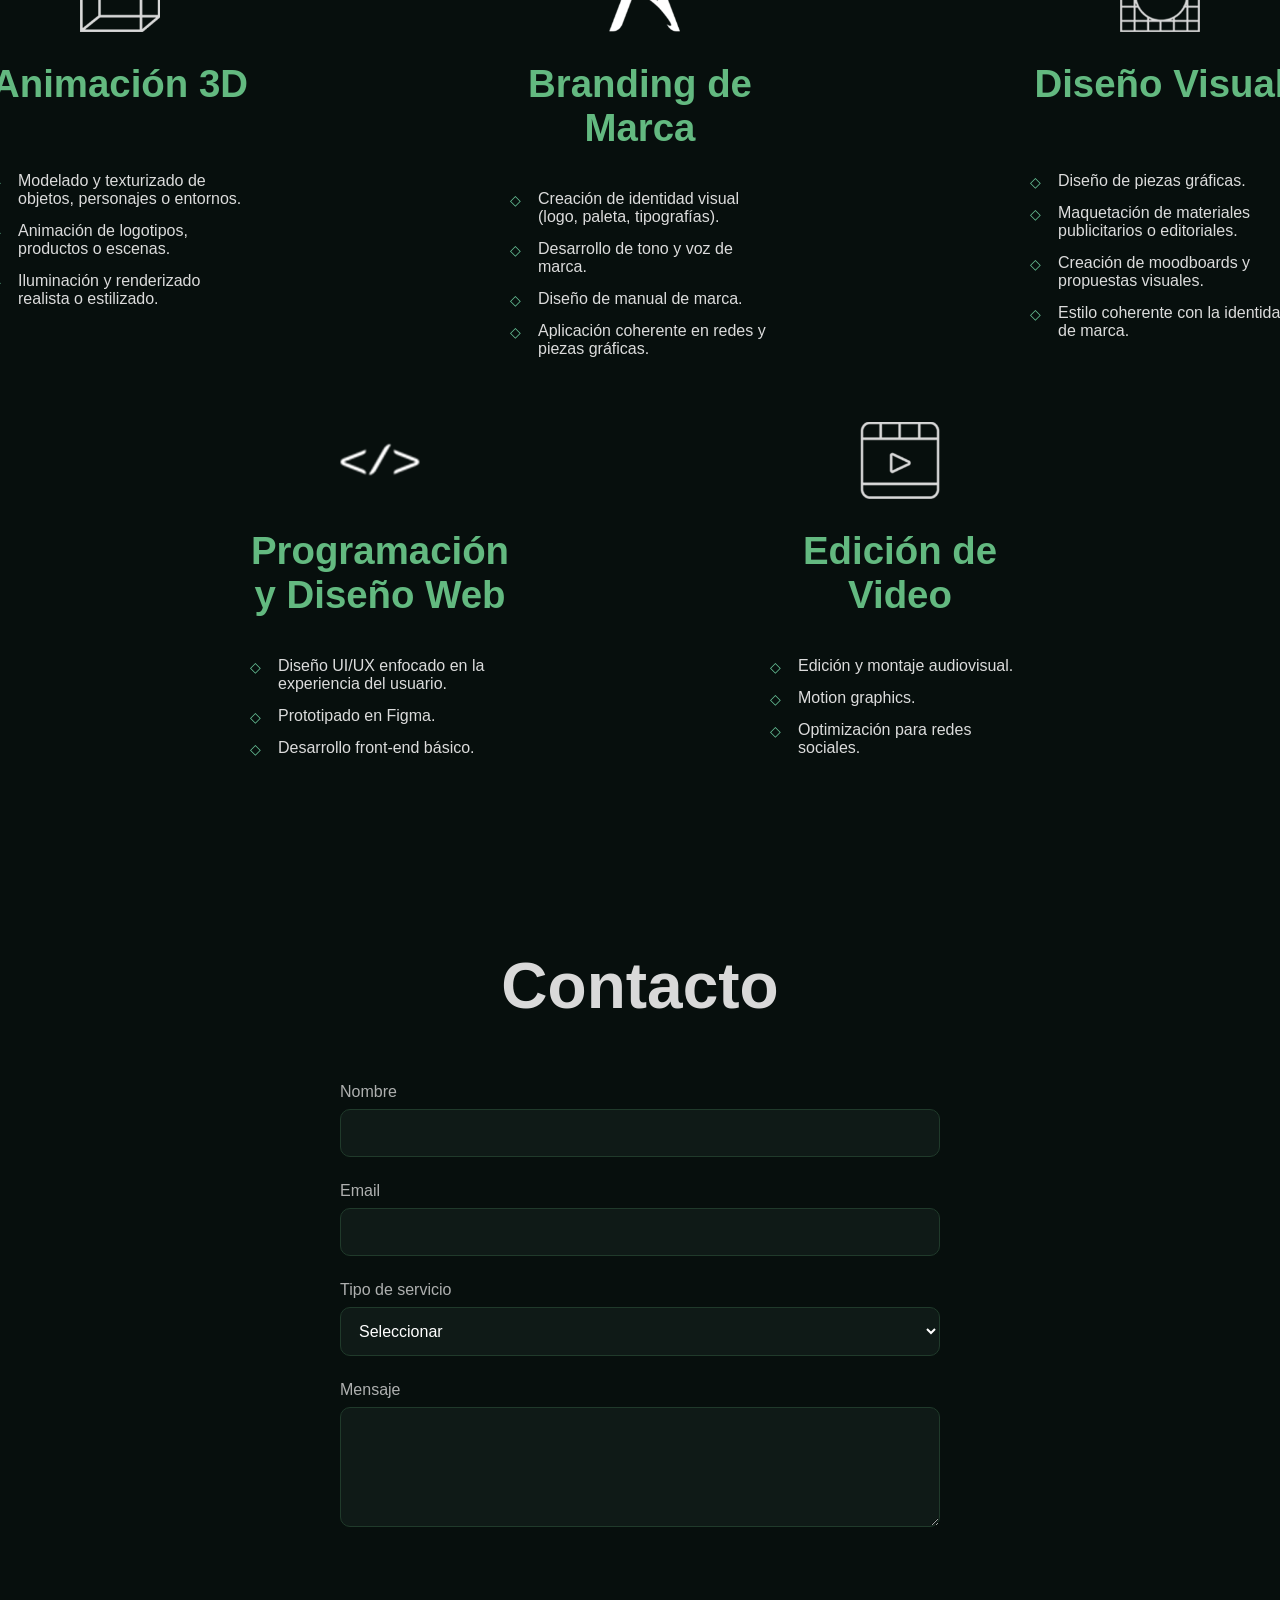
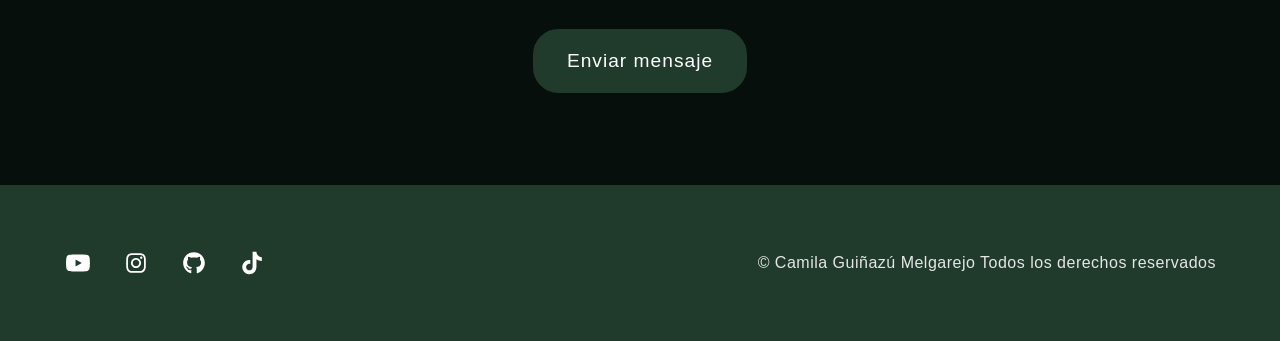
==== commit 1a1b51c6: "Update index.html" ====
--- a/index.html
+++ b/index.html
@@ -173,7 +173,7 @@
           <span class="tipo">Visual Branding</span>
         </a>
 
-        <a href="after-hours.html" class="item" data-img="Fotos/The Weeknd/The_Weeknd_Horizontal.png">
+        <a href="after-hours.html" class="item" data-img="The Weeknd/The_Weeknd_Horizontal.png">
           <span class="nombre">After Hours Signal Tour</span>
           <span class="tipo">Poster Design / Art Direction</span>
         </a>
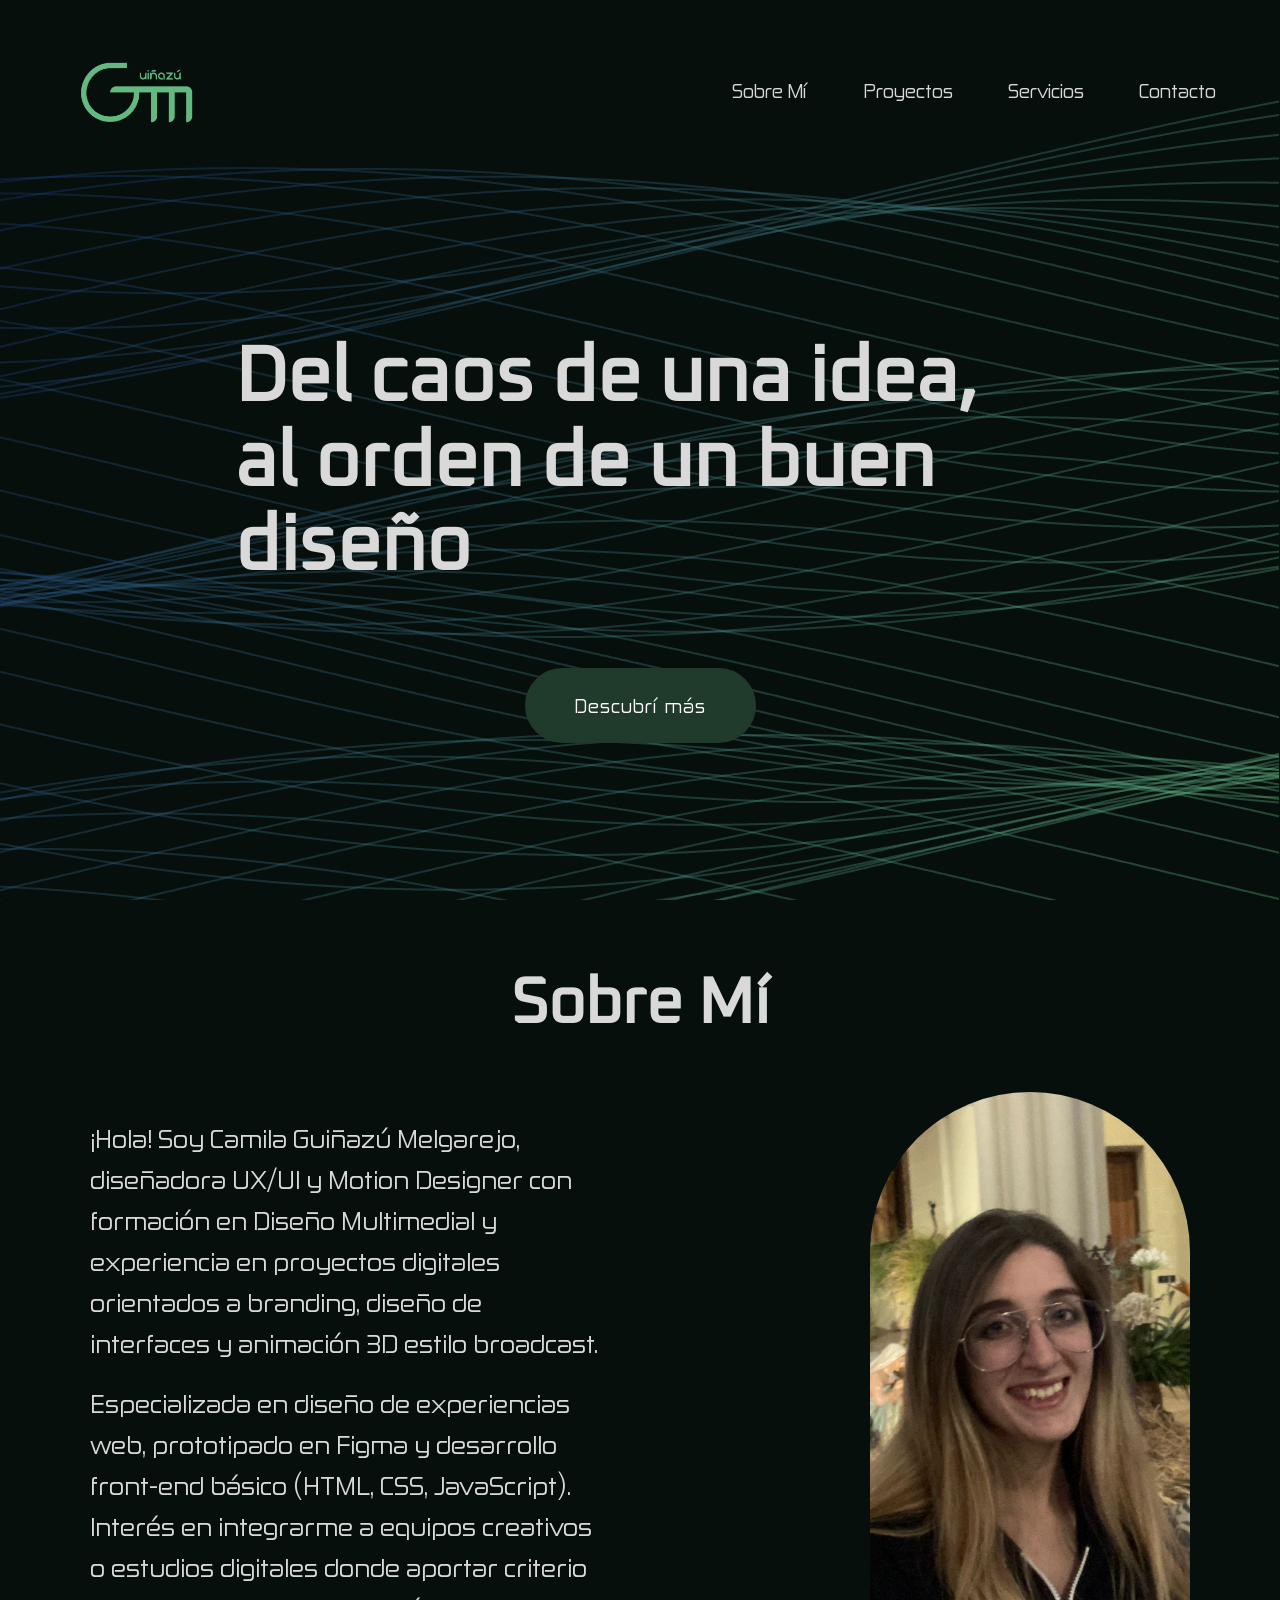
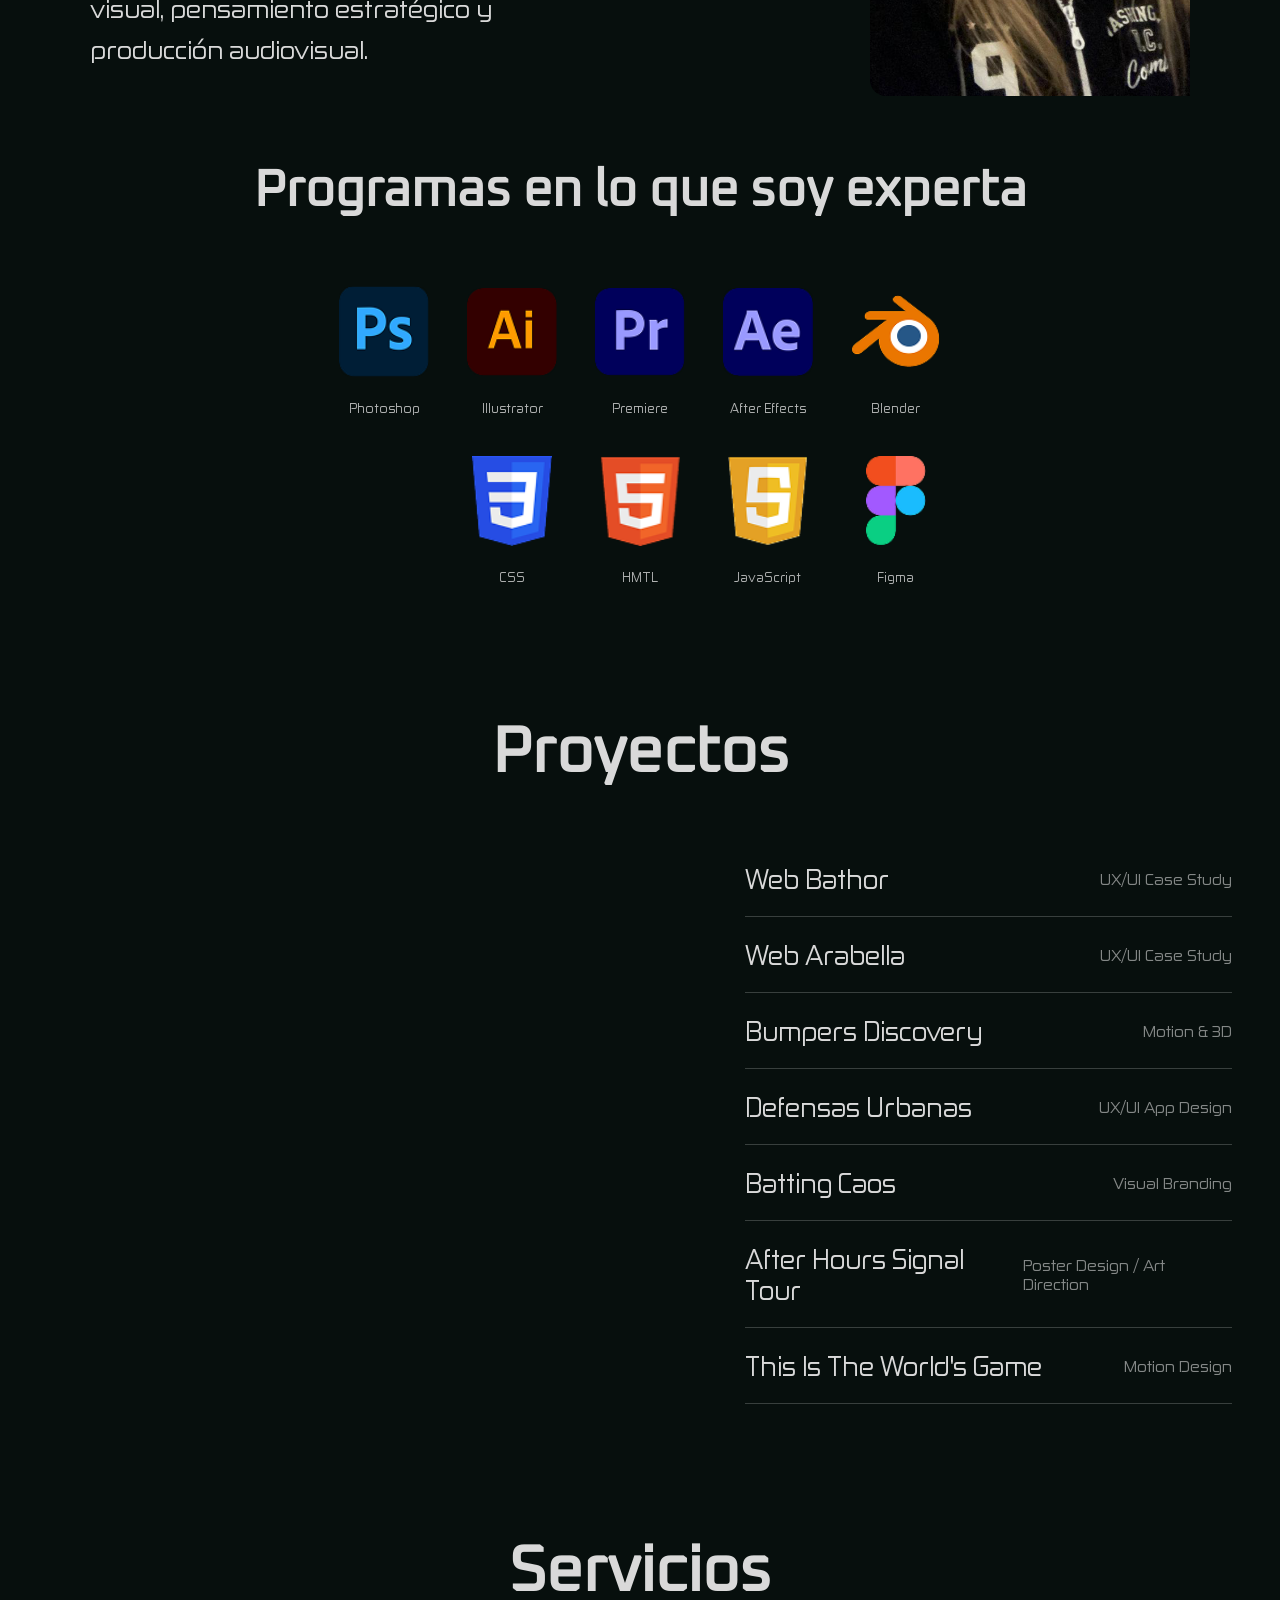
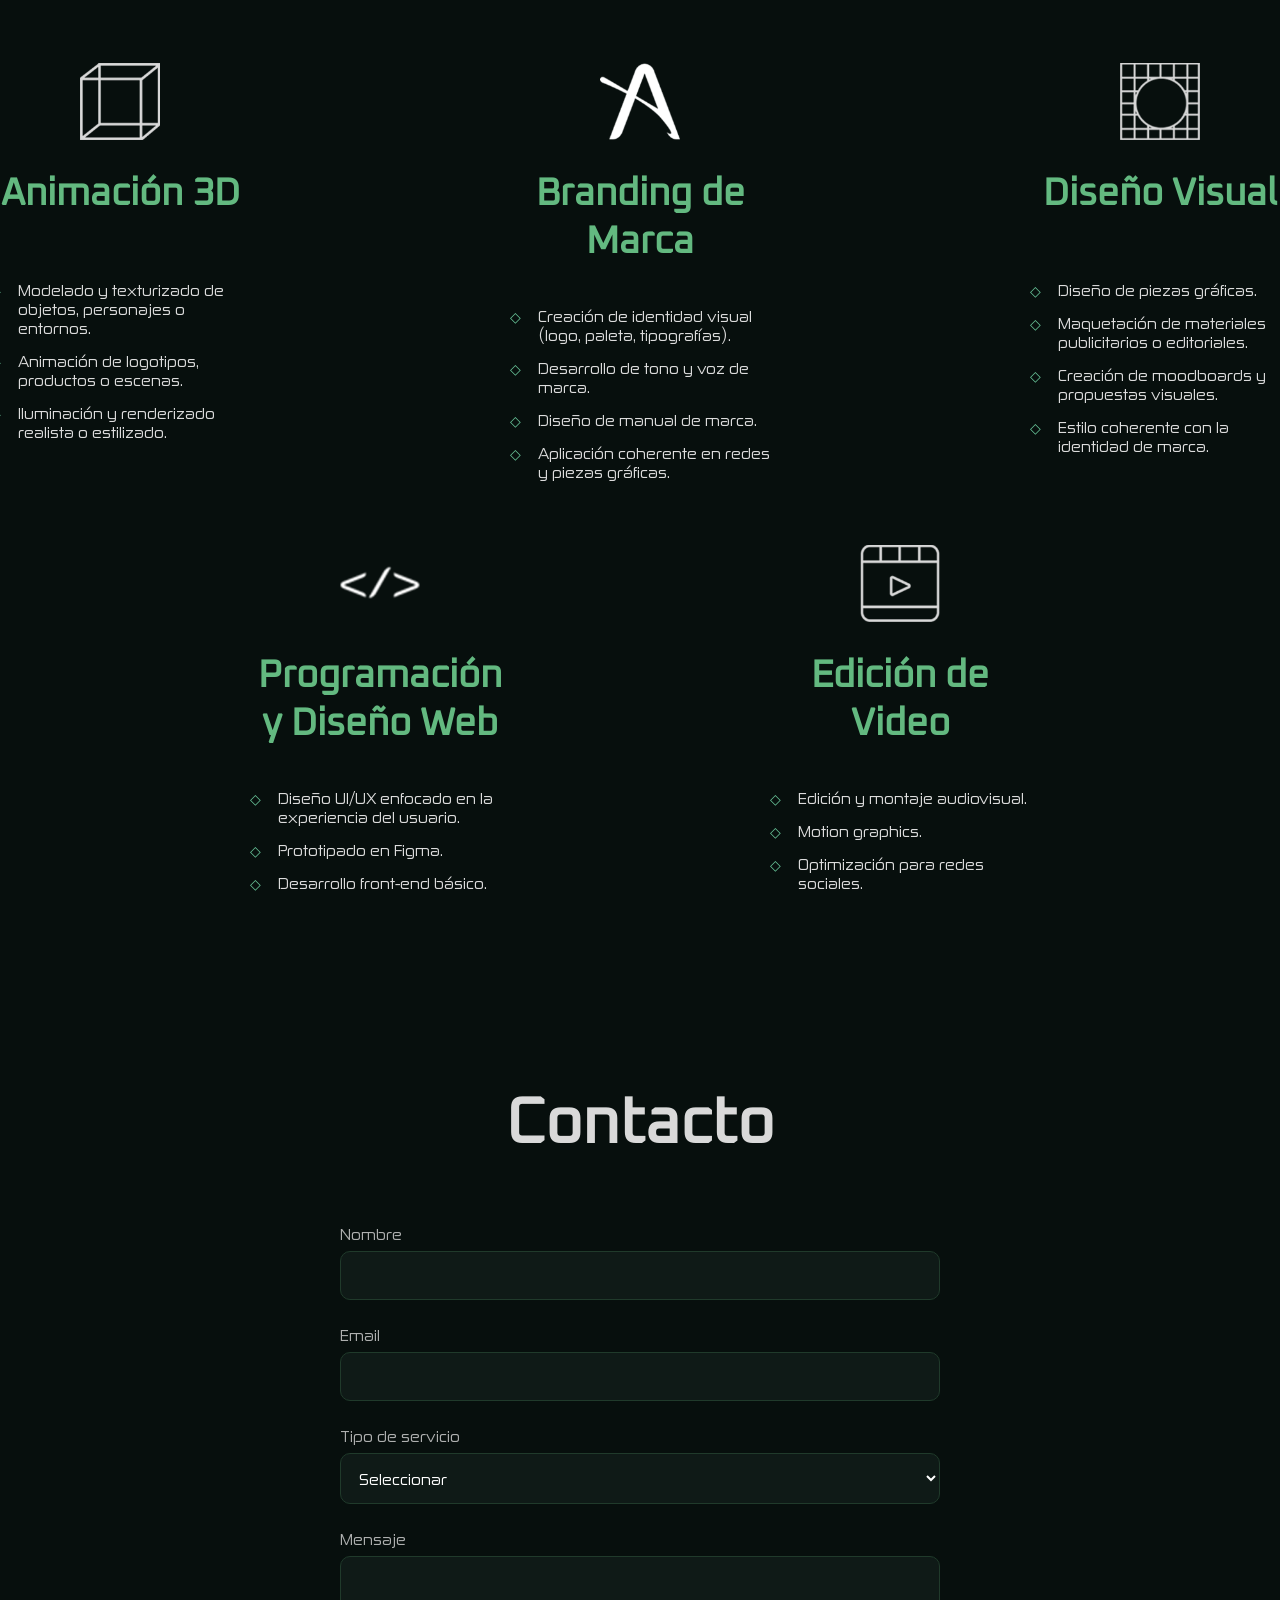
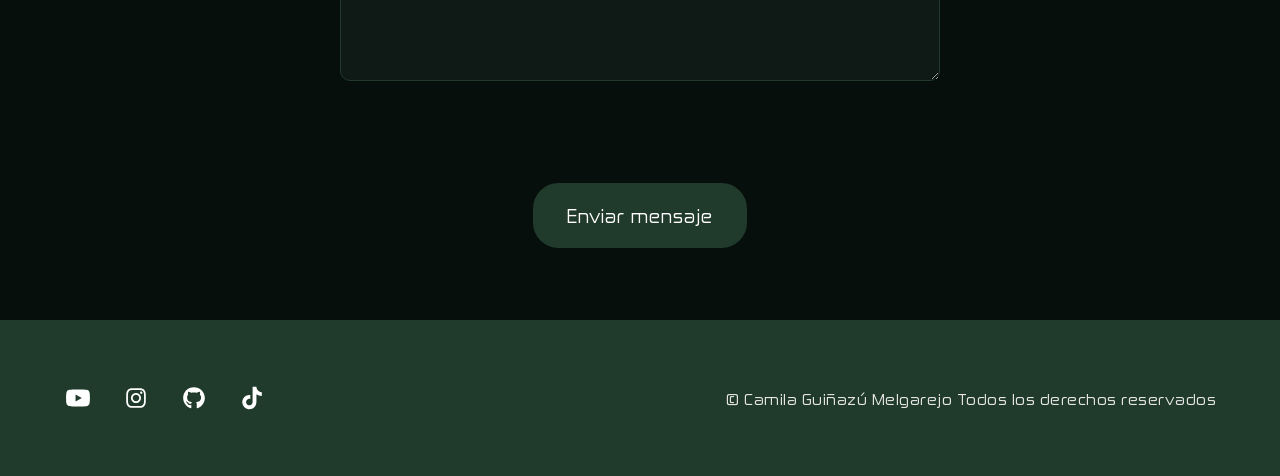
==== commit d1c07e41: "Update index.html" ====
--- a/index.html
+++ b/index.html
@@ -177,6 +177,11 @@
           <span class="nombre">After Hours Signal Tour</span>
           <span class="tipo">Poster Design / Art Direction</span>
         </a>
+
+        <a href="mundial.html" class="item" data-img="Mundial-Foto.png">
+          <span class="nombre">This Is The World's Game</span>
+          <span class="tipo">Motion Design</span>
+        </a>
         
       </div>
 
--- a/styles.css
+++ b/styles.css
@@ -1,14 +1,13 @@
 @font-face {
-  font-family: 'Zekton';
-  src: url('fonts/Zekton-Regular.woff2') format('woff2');
-  font-style: normal;
+    font-family: "Zekton";
+    src: url("Fonts/Zekton-Regular.woff2") format("woff2");
+    font-display: swap;
 }
 
 @font-face {
-  font-family: 'Oxanium';
-  src: url('./fonts/Oxanium-Regular.otf') format('opentype');
-  font-weight: normal;
-  font-style: normal;
+    font-family: "Oxanium";
+    src: url("Fonts/Oxanium-Regular.woff2") format("woff2");
+    font-display: swap;
 }
 
 :root {
@@ -606,26 +605,29 @@
     margin-bottom:10px;
   }
 
-  .item[data-img="Fotos/Web-Bathor.png"]::before{
-    background-image:url("Fotos/Web-Bathor.png");
-  }
-
-  .item[data-img="Fotos/Web-Arabella.png"]::before{
-    background-image:url("Fotos/Web-Arabella.png");
-  }
-
-  .item[data-img="Fotos/Motion-Discovery.png"]::before{
-    background-image:url("Fotos/Motion-Discovery.png");
-  }
-
-  .item[data-img="Fotos/Defensas-Urbanas.png"]::before{
-    background-image:url("Fotos/Defensas-Urbanas.png");
-  }
-
-  .item[data-img="Fotos/Batting-Caos.png"]::before{
-    background-image:url("Fotos/Batting-Caos.png");
-  }
-
+  .item[data-img="Web-Bathor.png"]::before{
+    background-image:url("Web-Bathor.png");
+  }
+
+  .item[data-img="Web-Arabella.png"]::before{
+    background-image:url("Web-Arabella.png");
+  }
+
+  .item[data-img="Motion-Discovery.png"]::before{
+    background-image:url("Motion-Discovery.png");
+  }
+
+  .item[data-img="Defensas-Urbanas.png"]::before{
+    background-image:url("Defensas-Urbanas.png");
+  }
+
+  .item[data-img="Batting-Caos.png"]::before{
+    background-image:url("Batting-Caos.png");
+  }
+
+  .item[data-img="The Weeknd/The_Weeknd_Horizontal.png"]::before{
+    background-image:url("The Weeknd/The_Weeknd_Horizontal.png");
+  }
 }
 
 
@@ -1158,7 +1160,7 @@
     width: 100% !important;
     border-radius: 16px;
   }
-
+  
 }
 
 
@@ -1243,4 +1245,4 @@
   width: 80%;
   border-radius: 20px;
   box-shadow: 0 30px 60px rgba(0, 0, 0, 0.4);
-}+}
